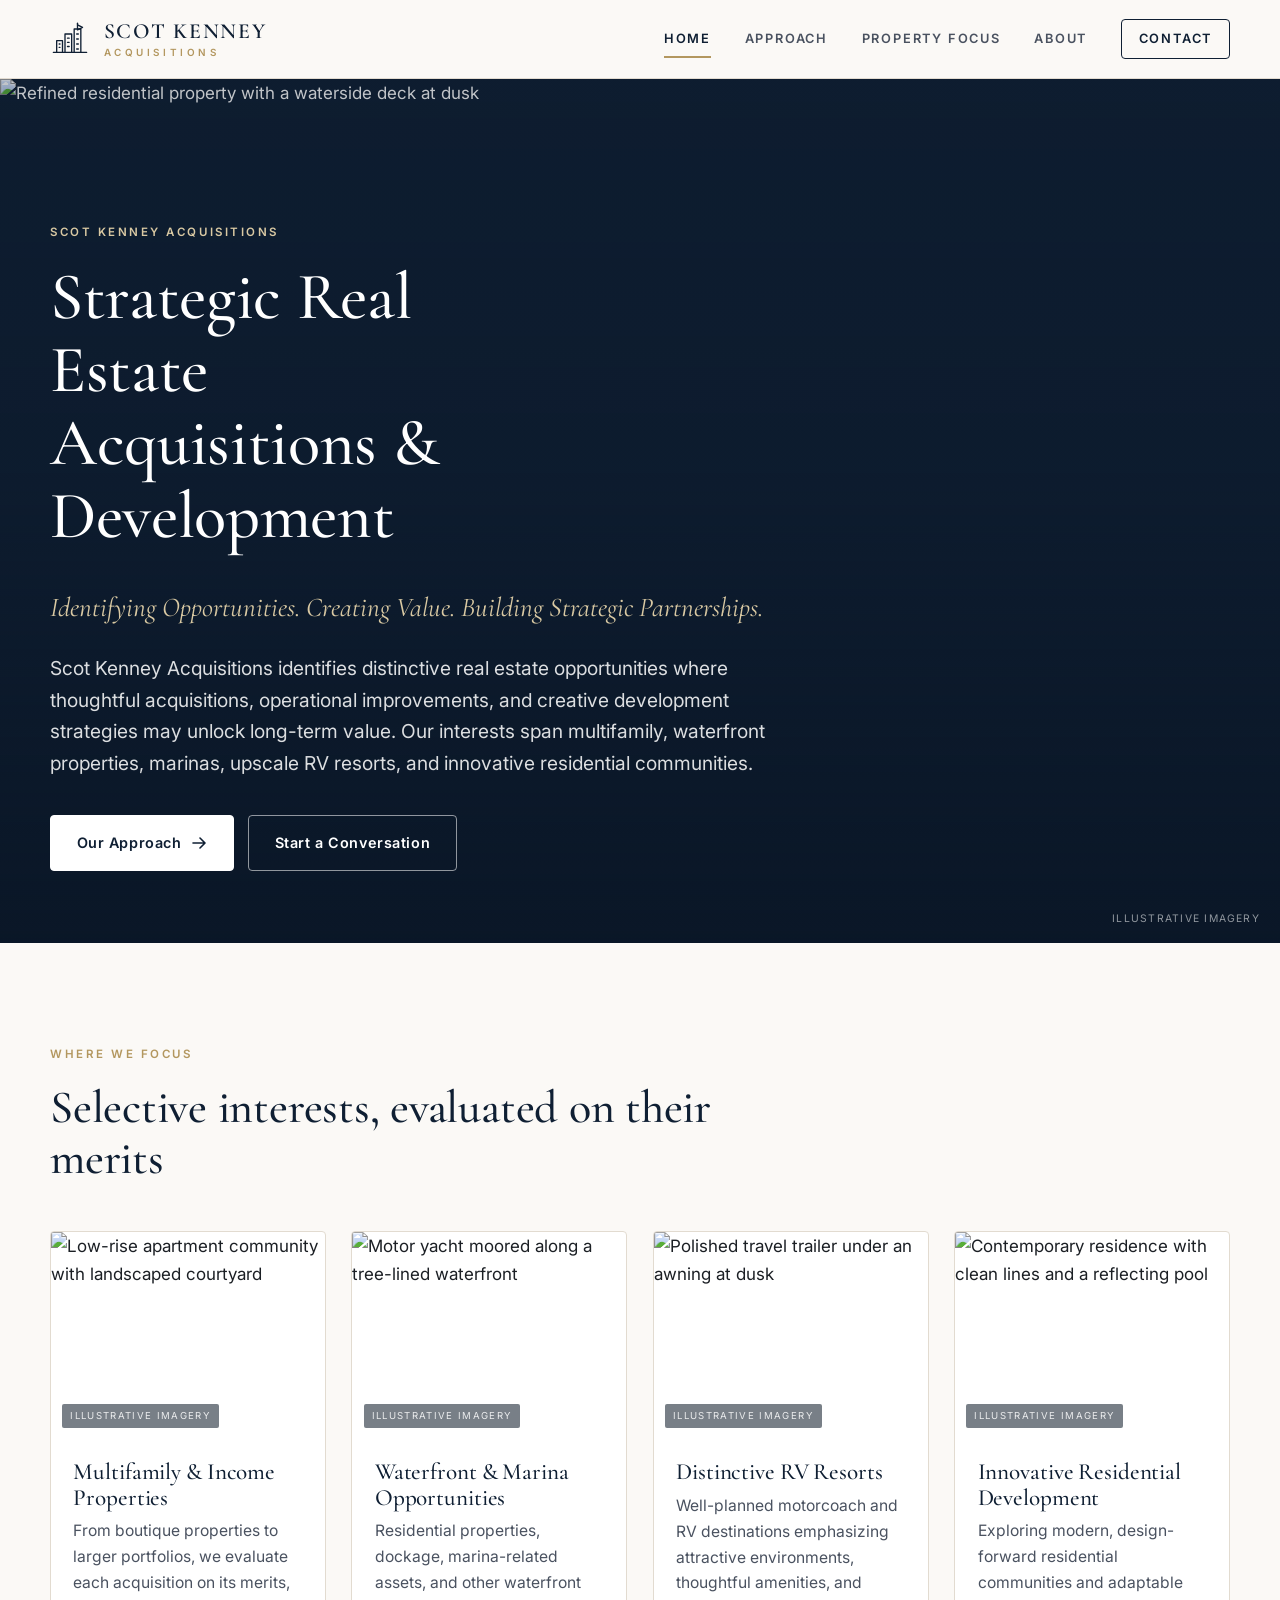
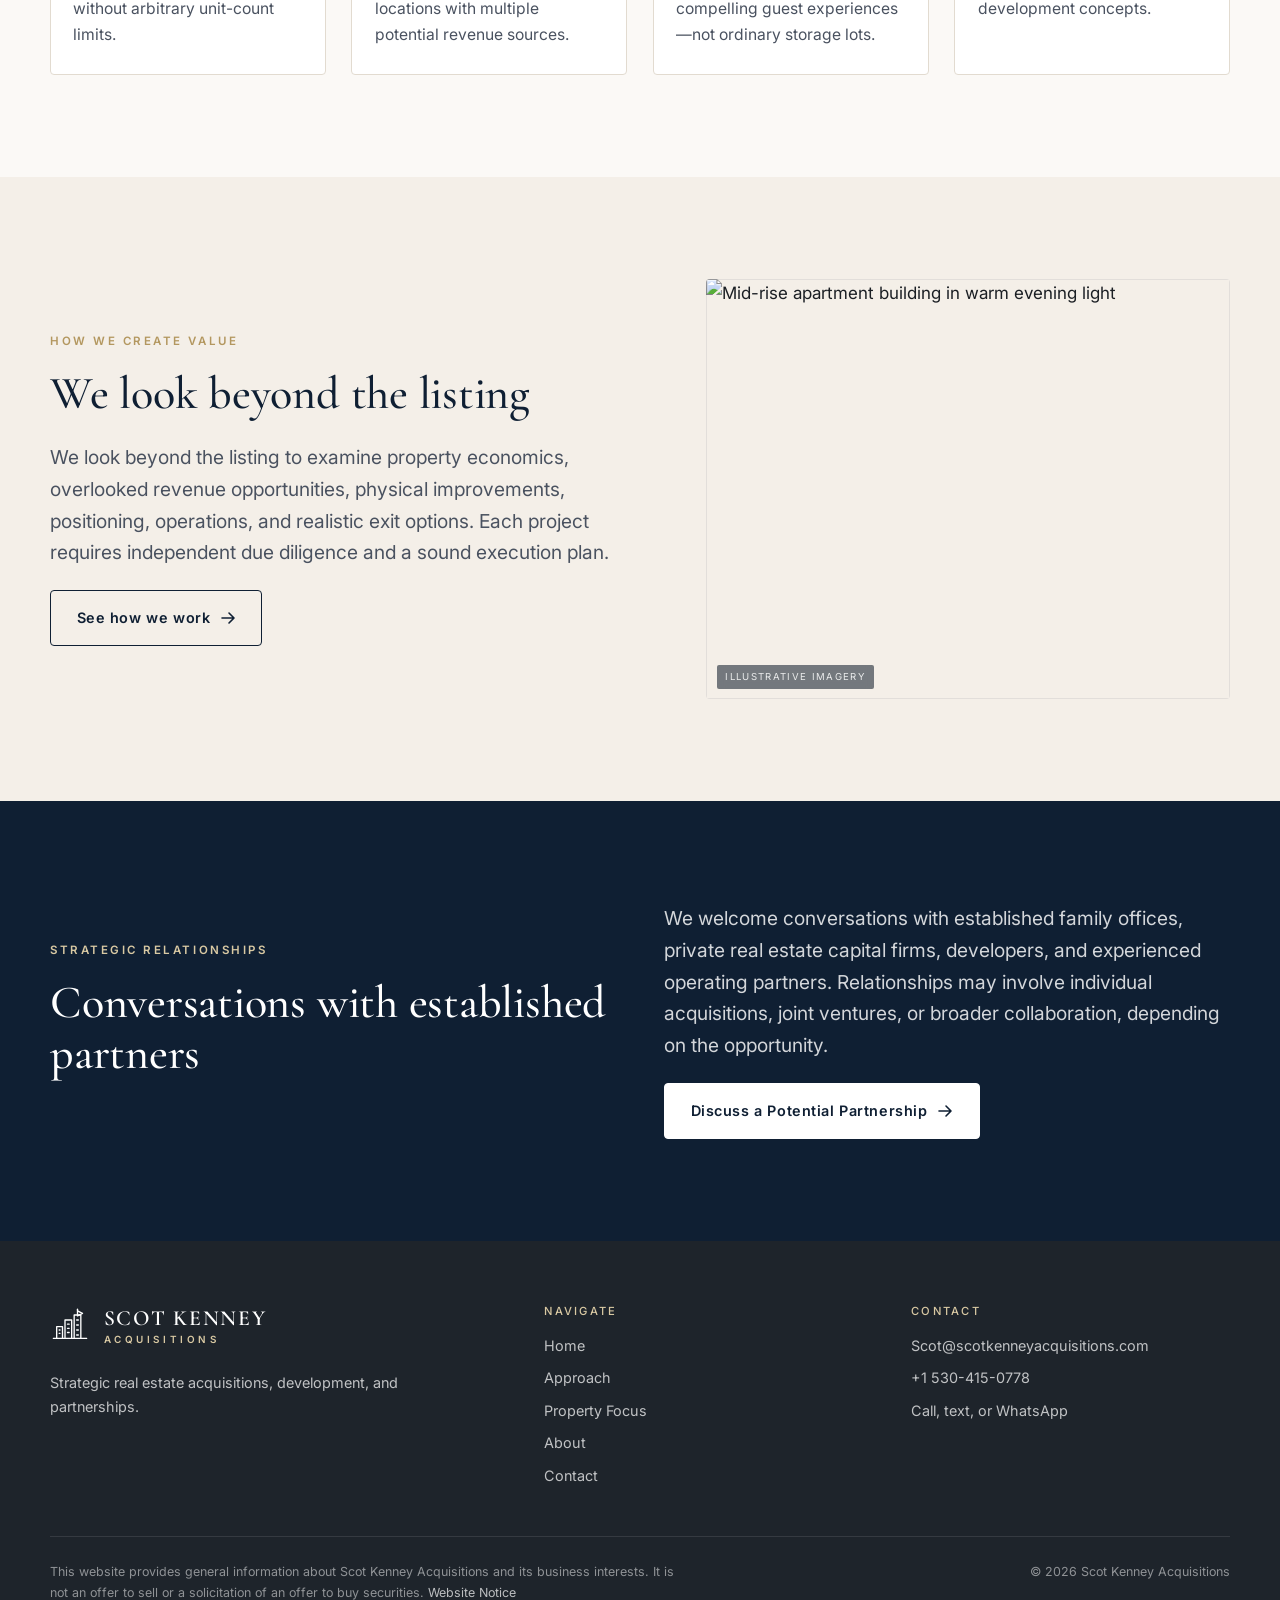
==== index.html @ 6be0604d "Redesign per October 2026 brief: 5-page static site, legacy URL redirects, website notice Co-Authore" ====
<!DOCTYPE html>
<html lang="en">
<head>
<meta charset="utf-8">
<meta name="viewport" content="width=device-width, initial-scale=1">
<title>Scot Kenney Acquisitions</title>
<meta name="description" content="Scot Kenney Acquisitions identifies distinctive real estate opportunities where thoughtful acquisitions, operational improvements, and creative development strategies may unlock long-term value.">
<meta property="og:title" content="Scot Kenney Acquisitions">
<meta property="og:description" content="Scot Kenney Acquisitions identifies distinctive real estate opportunities where thoughtful acquisitions, operational improvements, and creative development strategies may unlock long-term value.">
<meta property="og:type" content="website">
<meta name="color-scheme" content="light only">
<meta name="darkreader-lock">
<meta name="theme-color" content="#0f1f33">
<link rel="icon" href="data:image/svg+xml,<svg xmlns='http://www.w3.org/2000/svg' viewBox='0 0 48 48'><rect width='48' height='48' fill='%230f1f33'/><g fill='none' stroke='%23d9c9a3' stroke-width='2' stroke-linecap='round'><path d='M6 40h36'/><path d='M10 40V26h7v14'/><path d='M20 40V18h8v22'/><path d='M31 40V12h8v28'/><path d='M35 12V6'/></g></svg>">
<link rel="preconnect" href="https://fonts.googleapis.com">
<link rel="preconnect" href="https://fonts.gstatic.com" crossorigin>
<link href="https://fonts.googleapis.com/css2?family=Cormorant+Garamond:ital,wght@0,500;0,600;1,500&family=Inter:wght@400;500;600&display=swap" rel="stylesheet">
<link rel="stylesheet" href="css/style.css?v=1">
</head>
<body>
<a class="sr-only" href="#main">Skip to content</a>
<header class="site-header">
  <div class="wrap">
    <a class="brand" href="./" aria-label="Scot Kenney Acquisitions home">
      <svg class="brand-mark" viewBox="0 0 48 48" aria-hidden="true" focusable="false"><g fill="none" stroke="currentColor" stroke-width="1.6" stroke-linecap="round" stroke-linejoin="round"><path d="M4 40h40"/><path d="M8 40V26h7v14"/><path d="M18 40V18h8v22"/><path d="M29 40V12h8v28"/><path d="M33 12V5"/><path d="M33 7l6 3-6 3"/><path d="M11 30h1M11 34h1M21 23h2M21 28h2M21 33h2M32 18h2M32 24h2M32 30h2M32 36h2"/></g></svg>
      <span class="brand-text"><span class="brand-name">Scot Kenney</span><span class="brand-sub">Acquisitions</span></span>
    </a>
    <button class="nav-toggle" aria-label="Open menu" aria-expanded="false" aria-controls="nav"><span></span><span></span><span></span></button>
    <nav class="nav" id="nav" aria-label="Main">
      <a href="./" aria-current="page">Home</a>
      <a href="approach/">Approach</a>
      <a href="property-focus/">Property Focus</a>
      <a href="about/">About</a>
      <a href="contact/" class="nav-cta">Contact</a>
    </nav>
  </div>
</header>
<main id="main">

<section class="hero">
  <div class="hero-media"><img src="https://images.unsplash.com/photo-1575517111478-7f6afd0973db?auto=format&fit=crop&w=2200&q=72" alt="Refined residential property with a waterside deck at dusk" fetchpriority="high"></div>
  <div class="wrap">
    <p class="eyebrow">Scot Kenney Acquisitions</p>
    <h1>Strategic Real Estate Acquisitions &amp; Development</h1>
    <p class="sub">Identifying Opportunities. Creating Value. Building Strategic Partnerships.</p>
    <p class="lead">Scot Kenney Acquisitions identifies distinctive real estate opportunities where thoughtful acquisitions, operational improvements, and creative development strategies may unlock long-term value. Our interests span multifamily, waterfront properties, marinas, upscale RV resorts, and innovative residential communities.</p>
    <div class="btn-row">
      <a class="btn btn-light" href="approach/">Our Approach <svg viewBox="0 0 16 16" aria-hidden="true"><path d="M2 8h11M9 3l5 5-5 5" fill="none" stroke="currentColor" stroke-width="1.6" stroke-linecap="round" stroke-linejoin="round"/></svg></a>
      <a class="btn btn-ghost" href="contact/">Start a Conversation</a>
    </div>
  </div>
  <span class="hero-note">Illustrative imagery</span>
</section>

<section class="section">
  <div class="wrap">
    <div class="section-head reveal">
      <p class="eyebrow">Where We Focus</p>
      <h2>Selective interests, evaluated on their merits</h2>
    </div>
    <div class="grid-4">
      <article class="focus-card reveal">
        <div class="img"><img src="https://images.unsplash.com/photo-1580041065738-e72023775cdc?auto=format&fit=crop&w=1200&q=70" alt="Low-rise apartment community with landscaped courtyard" loading="lazy"><span class="img-tag">Illustrative imagery</span></div>
        <div class="body"><h3>Multifamily &amp; Income Properties</h3><p>From boutique properties to larger portfolios, we evaluate each acquisition on its merits, without arbitrary unit-count limits.</p></div>
      </article>
      <article class="focus-card reveal">
        <div class="img"><img src="https://images.unsplash.com/photo-1567899378494-47b22a2ae96a?auto=format&fit=crop&w=1200&q=70" alt="Motor yacht moored along a tree-lined waterfront" loading="lazy"><span class="img-tag">Illustrative imagery</span></div>
        <div class="body"><h3>Waterfront &amp; Marina Opportunities</h3><p>Residential properties, dockage, marina-related assets, and other waterfront locations with multiple potential revenue sources.</p></div>
      </article>
      <article class="focus-card reveal">
        <div class="img"><img src="https://images.unsplash.com/photo-1523987355523-c7b5b0dd90a7?auto=format&fit=crop&w=1200&q=70" alt="Polished travel trailer under an awning at dusk" loading="lazy"><span class="img-tag">Illustrative imagery</span></div>
        <div class="body"><h3>Distinctive RV Resorts</h3><p>Well-planned motorcoach and RV destinations emphasizing attractive environments, thoughtful amenities, and compelling guest experiences&mdash;not ordinary storage lots.</p></div>
      </article>
      <article class="focus-card reveal">
        <div class="img"><img src="https://images.unsplash.com/photo-1580587771525-78b9dba3b914?auto=format&fit=crop&w=1200&q=70" alt="Contemporary residence with clean lines and a reflecting pool" loading="lazy"><span class="img-tag">Illustrative imagery</span></div>
        <div class="body"><h3>Innovative Residential Development</h3><p>Exploring modern, design-forward residential communities and adaptable development concepts.</p></div>
      </article>
    </div>
  </div>
</section>

<section class="section tint">
  <div class="wrap split">
    <div class="reveal">
      <p class="eyebrow">How We Create Value</p>
      <h2>We look beyond the listing</h2>
      <p class="lead">We look beyond the listing to examine property economics, overlooked revenue opportunities, physical improvements, positioning, operations, and realistic exit options. Each project requires independent due diligence and a sound execution plan.</p>
      <a class="btn btn-outline" href="approach/">See how we work <svg viewBox="0 0 16 16" aria-hidden="true"><path d="M2 8h11M9 3l5 5-5 5" fill="none" stroke="currentColor" stroke-width="1.6" stroke-linecap="round" stroke-linejoin="round"/></svg></a>
    </div>
    <div class="split-media reveal"><img src="https://images.unsplash.com/photo-1574362848149-11496d93a7c7?auto=format&fit=crop&w=1200&q=70" alt="Mid-rise apartment building in warm evening light" loading="lazy"><span class="img-tag">Illustrative imagery</span></div>
  </div>
</section>

<section class="section dark">
  <div class="wrap">
    <div class="grid-2">
      <div class="reveal">
        <p class="eyebrow">Strategic Relationships</p>
        <h2>Conversations with established partners</h2>
      </div>
      <div class="reveal">
        <p class="lead" style="color:rgba(255,255,255,.82)">We welcome conversations with established family offices, private real estate capital firms, developers, and experienced operating partners. Relationships may involve individual acquisitions, joint ventures, or broader collaboration, depending on the opportunity.</p>
        <a class="btn btn-light" href="contact/?topic=capital">Discuss a Potential Partnership <svg viewBox="0 0 16 16" aria-hidden="true"><path d="M2 8h11M9 3l5 5-5 5" fill="none" stroke="currentColor" stroke-width="1.6" stroke-linecap="round" stroke-linejoin="round"/></svg></a>
      </div>
    </div>
  </div>
</section>
</main>
<footer class="site-footer">
  <div class="wrap">
    <div class="footer-top">
      <div>
        <a class="brand" href="./"><svg class="brand-mark" viewBox="0 0 48 48" aria-hidden="true" focusable="false"><g fill="none" stroke="currentColor" stroke-width="1.6" stroke-linecap="round" stroke-linejoin="round"><path d="M4 40h40"/><path d="M8 40V26h7v14"/><path d="M18 40V18h8v22"/><path d="M29 40V12h8v28"/><path d="M33 12V5"/><path d="M33 7l6 3-6 3"/><path d="M11 30h1M11 34h1M21 23h2M21 28h2M21 33h2M32 18h2M32 24h2M32 30h2M32 36h2"/></g></svg><span class="brand-text"><span class="brand-name">Scot Kenney</span><span class="brand-sub">Acquisitions</span></span></a>
        <p style="margin-top:1.2rem;max-width:40ch">Strategic real estate acquisitions, development, and partnerships.</p>
      </div>
      <div>
        <h4>Navigate</h4>
        <ul>
          <li><a href="./">Home</a></li>
          <li><a href="approach/">Approach</a></li>
          <li><a href="property-focus/">Property Focus</a></li>
          <li><a href="about/">About</a></li>
          <li><a href="contact/">Contact</a></li>
        </ul>
      </div>
      <div>
        <h4>Contact</h4>
        <ul>
          <li><a href="mailto:Scot@scotkenneyacquisitions.com">Scot@scotkenneyacquisitions.com</a></li>
          <li><a href="tel:+15304150778">+1 530-415-0778</a></li>
          <li><a href="https://wa.me/15304150778" rel="noopener">Call, text, or WhatsApp</a></li>
        </ul>
      </div>
    </div>
    <div class="footer-notice">
      <p>This website provides general information about Scot Kenney Acquisitions and its business interests. It is not an offer to sell or a solicitation of an offer to buy securities. <a href="website-notice/">Website Notice</a></p>
      <p>&copy; 2026 Scot Kenney Acquisitions</p>
    </div>
  </div>
</footer>
<script src="js/main.js?v=1"></script>
</body>
</html>
---- css/style.css ----
/* Scot Kenney Acquisitions — site styles (October 2026 redesign)
   Direction (per brief §9): understated upscale, warm coastal neutrals,
   deep navy / charcoal, clean typography, generous white space, large photos. */

:root {
  color-scheme: light only;
  --navy: #0f1f33;
  --navy-deep: #0a1626;
  --charcoal: #1e242b;
  --ink: #1b1f24;
  --ink-soft: #4a5260;
  --sand: #f4efe8;
  --sand-deep: #e9e1d5;
  --cream: #fbf9f6;
  --white: #ffffff;
  --line: #e2dbd0;
  --brass: #b3975f;
  --brass-soft: #d9c9a3;
  --font-display: "Cormorant Garamond", "Times New Roman", Georgia, serif;
  --font-body: "Inter", "Segoe UI", system-ui, -apple-system, sans-serif;
  --maxw: 1180px;
  --radius: 4px;
  --ease: cubic-bezier(.2,.7,.2,1);
}

*, *::before, *::after { box-sizing: border-box; }
html { scroll-behavior: smooth; -webkit-text-size-adjust: 100%; }
body {
  margin: 0;
  font-family: var(--font-body);
  font-size: 17px;
  line-height: 1.65;
  color: var(--ink);
  background: var(--cream);
  -webkit-font-smoothing: antialiased;
}
img { max-width: 100%; display: block; }
a { color: inherit; text-decoration: none; }
p { margin: 0 0 1.1em; }
h1, h2, h3, h4 { font-family: var(--font-display); font-weight: 500; line-height: 1.1; margin: 0 0 .5em; color: var(--navy); letter-spacing: -.005em; }
h1 { font-size: clamp(2.6rem, 5.2vw, 4.4rem); }
h2 { font-size: clamp(2rem, 3.6vw, 2.9rem); }
h3 { font-size: clamp(1.45rem, 2.2vw, 1.8rem); }
.wrap { width: min(var(--maxw), calc(100% - 2.5rem)); margin-inline: auto; }
.eyebrow {
  font-family: var(--font-body);
  font-size: .72rem;
  letter-spacing: .22em;
  text-transform: uppercase;
  color: var(--brass);
  font-weight: 600;
  margin: 0 0 1.1rem;
}
.lead { font-size: 1.2rem; color: var(--ink-soft); max-width: 62ch; }
.measure { max-width: 66ch; }
.muted { color: var(--ink-soft); }
.sr-only { position: absolute; width: 1px; height: 1px; overflow: hidden; clip: rect(0 0 0 0); white-space: nowrap; }

/* ---------- Buttons ---------- */
.btn {
  display: inline-flex; align-items: center; gap: .6rem;
  padding: .95rem 1.6rem;
  font-size: .9rem; font-weight: 600; letter-spacing: .04em;
  border-radius: var(--radius);
  border: 1px solid transparent;
  transition: background .25s var(--ease), color .25s var(--ease), border-color .25s var(--ease), transform .25s var(--ease);
  cursor: pointer;
}
.btn svg { width: 16px; height: 16px; transition: transform .25s var(--ease); }
.btn:hover svg { transform: translateX(3px); }
.btn-primary { background: var(--navy); color: var(--white); border-color: var(--navy); }
.btn-primary:hover { background: var(--navy-deep); }
.btn-outline { background: transparent; color: var(--navy); border-color: var(--navy); }
.btn-outline:hover { background: var(--navy); color: var(--white); }
.btn-light { background: var(--white); color: var(--navy); border-color: var(--white); }
.btn-light:hover { background: var(--sand); border-color: var(--sand); }
.btn-ghost { background: transparent; color: var(--white); border-color: rgba(255,255,255,.55); }
.btn-ghost:hover { background: rgba(255,255,255,.12); border-color: var(--white); }
.btn-row { display: flex; flex-wrap: wrap; gap: .9rem; }

/* ---------- Header ---------- */
.site-header {
  position: sticky; top: 0; z-index: 50;
  background: rgba(251,249,246,.92);
  backdrop-filter: saturate(140%) blur(10px);
  -webkit-backdrop-filter: saturate(140%) blur(10px);
  border-bottom: 1px solid var(--line);
}
.site-header .wrap { display: flex; align-items: center; justify-content: space-between; height: 78px; }
.brand { display: inline-flex; align-items: center; gap: .85rem; color: var(--navy); }
.brand-mark { width: 40px; height: 40px; flex: none; }
.brand-text { display: flex; flex-direction: column; line-height: 1.05; }
.brand-name { font-family: var(--font-display); font-size: 1.35rem; font-weight: 600; letter-spacing: .08em; text-transform: uppercase; }
.brand-sub { font-size: .62rem; letter-spacing: .36em; text-transform: uppercase; color: var(--brass); font-weight: 600; margin-top: .25rem; }
.nav { display: flex; gap: 2.1rem; align-items: center; }
.nav a { font-size: .8rem; letter-spacing: .14em; text-transform: uppercase; font-weight: 600; color: var(--ink-soft); padding: .4rem 0; position: relative; }
.nav a::after { content: ""; position: absolute; left: 0; right: 0; bottom: -2px; height: 1.5px; background: var(--brass); transform: scaleX(0); transform-origin: left; transition: transform .3s var(--ease); }
.nav a:hover::after, .nav a[aria-current="page"]::after { transform: scaleX(1); }
.nav a[aria-current="page"] { color: var(--navy); }
.nav .nav-cta { color: var(--navy); border: 1px solid var(--navy); padding: .55rem 1.05rem; border-radius: var(--radius); }
.nav .nav-cta::after { display: none; }
.nav .nav-cta:hover { background: var(--navy); color: var(--white); }
.nav-toggle { display: none; background: none; border: 0; padding: .5rem; cursor: pointer; color: var(--navy); }
.nav-toggle span { display: block; width: 24px; height: 2px; background: currentColor; margin: 5px 0; transition: transform .3s var(--ease), opacity .3s; }

@media (max-width: 860px) {
  .nav-toggle { display: block; }
  .nav {
    position: fixed; inset: 78px 0 0 0;
    background: var(--cream);
    flex-direction: column; align-items: flex-start;
    padding: 2rem 1.5rem; gap: 1.4rem;
    transform: translateY(-8px); opacity: 0; pointer-events: none;
    transition: opacity .25s var(--ease), transform .25s var(--ease);
    border-top: 1px solid var(--line);
  }
  .nav.open { opacity: 1; transform: none; pointer-events: auto; }
  .nav a { font-size: 1rem; }
  body.nav-locked { overflow: hidden; }
  .nav-toggle.open span:nth-child(1) { transform: translateY(7px) rotate(45deg); }
  .nav-toggle.open span:nth-child(2) { opacity: 0; }
  .nav-toggle.open span:nth-child(3) { transform: translateY(-7px) rotate(-45deg); }
}

/* ---------- Hero ---------- */
.hero {
  position: relative; isolation: isolate;
  min-height: min(88vh, 820px);
  display: grid; align-items: end;
  color: var(--white);
  background: var(--navy);
}
.hero-media { position: absolute; inset: 0; z-index: -2; overflow: hidden; }
.hero-media img { width: 100%; height: 100%; object-fit: cover; object-position: center; transform: scale(1.04); animation: heroIn 2.4s var(--ease) forwards; }
@keyframes heroIn { to { transform: scale(1); } }
.hero::after {
  content: ""; position: absolute; inset: 0; z-index: -1;
  background: linear-gradient(180deg, rgba(10,22,38,.25) 0%, rgba(10,22,38,.35) 45%, rgba(10,22,38,.88) 100%);
}
.hero .wrap { padding: 9rem 0 4.5rem; }
.hero .eyebrow { color: var(--brass-soft); }
.hero h1 { color: var(--white); max-width: 14ch; }
.hero .sub { font-family: var(--font-display); font-size: clamp(1.25rem, 2.2vw, 1.7rem); font-style: italic; color: var(--brass-soft); margin: 0 0 1.4rem; }
.hero .lead { color: rgba(255,255,255,.86); margin-bottom: 2.2rem; }
.hero-note { position: absolute; right: 1.25rem; bottom: 1rem; font-size: .65rem; letter-spacing: .12em; text-transform: uppercase; color: rgba(255,255,255,.55); }

/* Interior page header */
.page-head {
  position: relative; isolation: isolate; color: var(--white); background: var(--navy);
  min-height: 46vh; display: grid; align-items: end;
}
.page-head .hero-media img { animation: none; transform: none; }
.page-head::after { content: ""; position: absolute; inset: 0; z-index: -1; background: linear-gradient(180deg, rgba(10,22,38,.35), rgba(10,22,38,.82)); }
.page-head .wrap { padding: 7rem 0 3.5rem; }
.page-head h1 { color: var(--white); max-width: 16ch; font-size: clamp(2.3rem, 4.4vw, 3.6rem); }
.page-head .eyebrow { color: var(--brass-soft); }
.page-head.plain { min-height: 0; color: var(--navy); background: var(--sand); }
.page-head.plain::after { display: none; }
.page-head.plain h1 { color: var(--navy); }
.page-head.plain .wrap { padding: 4.5rem 0 3rem; }

/* ---------- Sections ---------- */
.section { padding: clamp(4rem, 8vw, 7rem) 0; }
.section.tint { background: var(--sand); }
.section.dark { background: var(--navy); color: rgba(255,255,255,.86); }
.section.dark h2, .section.dark h3 { color: var(--white); }
.section.dark .eyebrow { color: var(--brass-soft); }
.section-head { max-width: 70ch; margin-bottom: 3rem; }
.section-head h2 { margin-bottom: .6rem; }
.grid-2 { display: grid; grid-template-columns: repeat(2, 1fr); gap: 3rem; align-items: center; }
.grid-3 { display: grid; grid-template-columns: repeat(3, 1fr); gap: 2rem; }
.grid-4 { display: grid; grid-template-columns: repeat(4, 1fr); gap: 1.6rem; }
@media (max-width: 960px) { .grid-4 { grid-template-columns: repeat(2, 1fr); } .grid-3 { grid-template-columns: 1fr; } }
@media (max-width: 720px) { .grid-2, .grid-4 { grid-template-columns: 1fr; } }

/* Focus cards (HOME) */
.focus-card { position: relative; background: var(--white); border: 1px solid var(--line); border-radius: var(--radius); overflow: hidden; display: flex; flex-direction: column; transition: transform .35s var(--ease), box-shadow .35s var(--ease); }
.focus-card:hover { transform: translateY(-4px); box-shadow: 0 18px 40px -22px rgba(15,31,51,.35); }
.focus-card .img { aspect-ratio: 4 / 3; overflow: hidden; position: relative; }
.focus-card .img img { width: 100%; height: 100%; object-fit: cover; transition: transform .8s var(--ease); }
.focus-card:hover .img img { transform: scale(1.05); }
.focus-card .body { padding: 1.4rem 1.4rem 1.6rem; }
.focus-card h3 { font-size: 1.45rem; margin-bottom: .45rem; }
.focus-card p { margin: 0; color: var(--ink-soft); font-size: .98rem; }
.img-tag { position: absolute; left: .7rem; bottom: .6rem; font-size: .6rem; letter-spacing: .14em; text-transform: uppercase; color: rgba(255,255,255,.85); background: rgba(10,22,38,.55); padding: .25rem .5rem; border-radius: 2px; backdrop-filter: blur(4px); }

/* Split (text + image) */
.split { display: grid; grid-template-columns: 1.05fr .95fr; gap: clamp(2rem, 6vw, 5rem); align-items: center; }
.split.flip { grid-template-columns: .95fr 1.05fr; }
.split.flip .split-media { order: -1; }
.split-media { position: relative; border-radius: var(--radius); overflow: hidden; aspect-ratio: 5 / 4; }
.split-media img { width: 100%; height: 100%; object-fit: cover; }
.split-media::before { content: ""; position: absolute; inset: 0; box-shadow: inset 0 0 0 1px rgba(15,31,51,.08); pointer-events: none; }
@media (max-width: 860px) { .split, .split.flip { grid-template-columns: 1fr; } .split.flip .split-media { order: 0; } }

/* Numbered process (APPROACH) */
.process { counter-reset: step; display: grid; grid-template-columns: repeat(5, 1fr); gap: 1.6rem; }
.process li { list-style: none; counter-increment: step; position: relative; padding-top: 1.2rem; border-top: 1px solid var(--brass-soft); }
.process li::before { content: "0" counter(step); font-family: var(--font-display); font-size: 2.2rem; color: var(--brass); line-height: 1; display: block; margin-bottom: .6rem; }
.process h3 { font-size: 1.3rem; margin-bottom: .4rem; }
.process p { margin: 0; font-size: .96rem; color: var(--ink-soft); }
.process { padding: 0; margin: 0; }
@media (max-width: 960px) { .process { grid-template-columns: repeat(2, 1fr); } }
@media (max-width: 560px) { .process { grid-template-columns: 1fr; } }

/* Property Focus */
.pf-item { display: grid; grid-template-columns: .9fr 1.1fr; gap: clamp(2rem, 5vw, 4.5rem); align-items: center; padding: clamp(2.5rem, 5vw, 4rem) 0; border-top: 1px solid var(--line); }
.pf-item:first-child { border-top: 0; padding-top: 0; }
.pf-item:nth-child(even) .pf-media { order: 2; }
.pf-media { position: relative; border-radius: var(--radius); overflow: hidden; aspect-ratio: 4 / 3; background: var(--sand-deep); }
.pf-media img { width: 100%; height: 100%; object-fit: cover; }
.pf-item h2 { font-size: clamp(1.7rem, 2.8vw, 2.3rem); }
.pf-item p { color: var(--ink-soft); }
@media (max-width: 860px) { .pf-item { grid-template-columns: 1fr; } .pf-item:nth-child(even) .pf-media { order: 0; } }

/* Concept figure (owner-supplied illustrations) */
.concept { margin: 2rem 0 0; }
.concept figure { margin: 0; }
.concept .frame { border-radius: var(--radius); overflow: hidden; background: var(--sand-deep); border: 1px solid var(--line); }
.concept .frame img { width: 100%; height: auto; }
.concept figcaption { font-size: .82rem; color: var(--ink-soft); margin-top: .7rem; line-height: 1.5; }
.concept figcaption strong { color: var(--navy); font-weight: 600; letter-spacing: .06em; text-transform: uppercase; font-size: .68rem; display: block; margin-bottom: .2rem; }
.concept.small { max-width: 420px; }
.placeholder {
  display: grid; place-items: center; text-align: center;
  aspect-ratio: 16 / 9; padding: 1.5rem;
  background: repeating-linear-gradient(135deg, var(--sand) 0 14px, var(--sand-deep) 14px 16px);
  color: var(--ink-soft); font-size: .85rem; line-height: 1.5;
}
.placeholder strong { display: block; color: var(--navy); letter-spacing: .14em; text-transform: uppercase; font-size: .7rem; margin-bottom: .35rem; }

/* CTA band */
.cta-band { background: var(--navy); color: var(--white); }
.cta-band .wrap { display: flex; align-items: center; justify-content: space-between; gap: 2rem; padding: 4.5rem 0; flex-wrap: wrap; }
.cta-band h2 { color: var(--white); margin: 0 0 .4rem; }
.cta-band p { margin: 0; color: rgba(255,255,255,.75); max-width: 52ch; }

/* ---------- Contact ---------- */
.contact-grid { display: grid; grid-template-columns: 1.3fr .7fr; gap: clamp(2.5rem, 6vw, 5rem); align-items: start; }
@media (max-width: 860px) { .contact-grid { grid-template-columns: 1fr; } }
.form { display: grid; gap: 1.2rem; }
.form .row { display: grid; grid-template-columns: 1fr 1fr; gap: 1.2rem; }
@media (max-width: 600px) { .form .row { grid-template-columns: 1fr; } }
.field { display: grid; gap: .45rem; }
.field label { font-size: .78rem; letter-spacing: .1em; text-transform: uppercase; font-weight: 600; color: var(--ink-soft); }
.field label .req { color: var(--brass); }
.field input, .field select, .field textarea {
  width: 100%; font: inherit; font-size: 1rem; color: var(--ink);
  padding: .85rem 1rem; border: 1px solid var(--line); border-radius: var(--radius); background: var(--white);
  transition: border-color .2s, box-shadow .2s;
}
.field textarea { min-height: 150px; resize: vertical; }
.field input:focus, .field select:focus, .field textarea:focus { outline: 0; border-color: var(--navy); box-shadow: 0 0 0 3px rgba(15,31,51,.1); }
.field select { appearance: none; background-image: linear-gradient(45deg, transparent 50%, var(--ink-soft) 50%), linear-gradient(135deg, var(--ink-soft) 50%, transparent 50%); background-position: calc(100% - 20px) 50%, calc(100% - 15px) 50%; background-size: 5px 5px; background-repeat: no-repeat; padding-right: 2.6rem; }
.hp { position: absolute; left: -9999px; opacity: 0; height: 0; width: 0; overflow: hidden; }
.form-note { font-size: .82rem; color: var(--ink-soft); margin: 0; }
.form-status { display: none; padding: 1.1rem 1.25rem; border-radius: var(--radius); font-size: .95rem; }
.form-status.ok { display: block; background: #eef4ee; color: #27502f; border: 1px solid #cfe0d1; }
.form-status.err { display: block; background: #fbeeee; color: #7a2b2b; border: 1px solid #ecd0d0; }
.contact-aside { background: var(--white); border: 1px solid var(--line); border-radius: var(--radius); padding: 2rem; position: sticky; top: 100px; }
.contact-aside h3 { font-size: 1.4rem; }
.contact-aside dl { margin: 0; display: grid; gap: 1rem; }
.contact-aside dt { font-size: .68rem; letter-spacing: .16em; text-transform: uppercase; color: var(--brass); font-weight: 600; }
.contact-aside dd { margin: .15rem 0 0; }
.contact-aside dd a { color: var(--navy); font-weight: 500; border-bottom: 1px solid var(--brass-soft); }
.contact-aside dd a:hover { border-bottom-color: var(--navy); }

/* ---------- Footer ---------- */
.site-footer { background: var(--charcoal); color: rgba(255,255,255,.72); font-size: .9rem; }
.footer-top { display: grid; grid-template-columns: 1.4fr 1fr 1fr; gap: 3rem; padding: 4rem 0 3rem; border-bottom: 1px solid rgba(255,255,255,.1); }
@media (max-width: 760px) { .footer-top { grid-template-columns: 1fr; gap: 2rem; } }
.site-footer .brand { color: var(--white); }
.site-footer .brand-sub { color: var(--brass-soft); }
.site-footer h4 { font-family: var(--font-body); font-size: .7rem; letter-spacing: .2em; text-transform: uppercase; color: var(--brass-soft); margin: 0 0 1rem; }
.site-footer ul { list-style: none; padding: 0; margin: 0; display: grid; gap: .55rem; }
.site-footer a:hover { color: var(--white); }
.footer-notice { padding: 1.6rem 0; font-size: .78rem; color: rgba(255,255,255,.5); display: flex; justify-content: space-between; gap: 2rem; flex-wrap: wrap; }
.footer-notice p { margin: 0; max-width: 80ch; }
.footer-notice a { color: rgba(255,255,255,.7); text-decoration: underline; text-underline-offset: 3px; }

/* ---------- Notice page ---------- */
.prose { max-width: 70ch; }
.prose h2 { font-size: 1.6rem; margin-top: 2.2rem; }

/* ---------- Reveal on scroll ---------- */
.reveal { opacity: 0; transform: translateY(18px); transition: opacity .8s var(--ease), transform .8s var(--ease); }
.reveal.in { opacity: 1; transform: none; }
@media (prefers-reduced-motion: reduce) {
  .reveal { opacity: 1; transform: none; transition: none; }
  .hero-media img { animation: none; transform: none; }
  html { scroll-behavior: auto; }
}
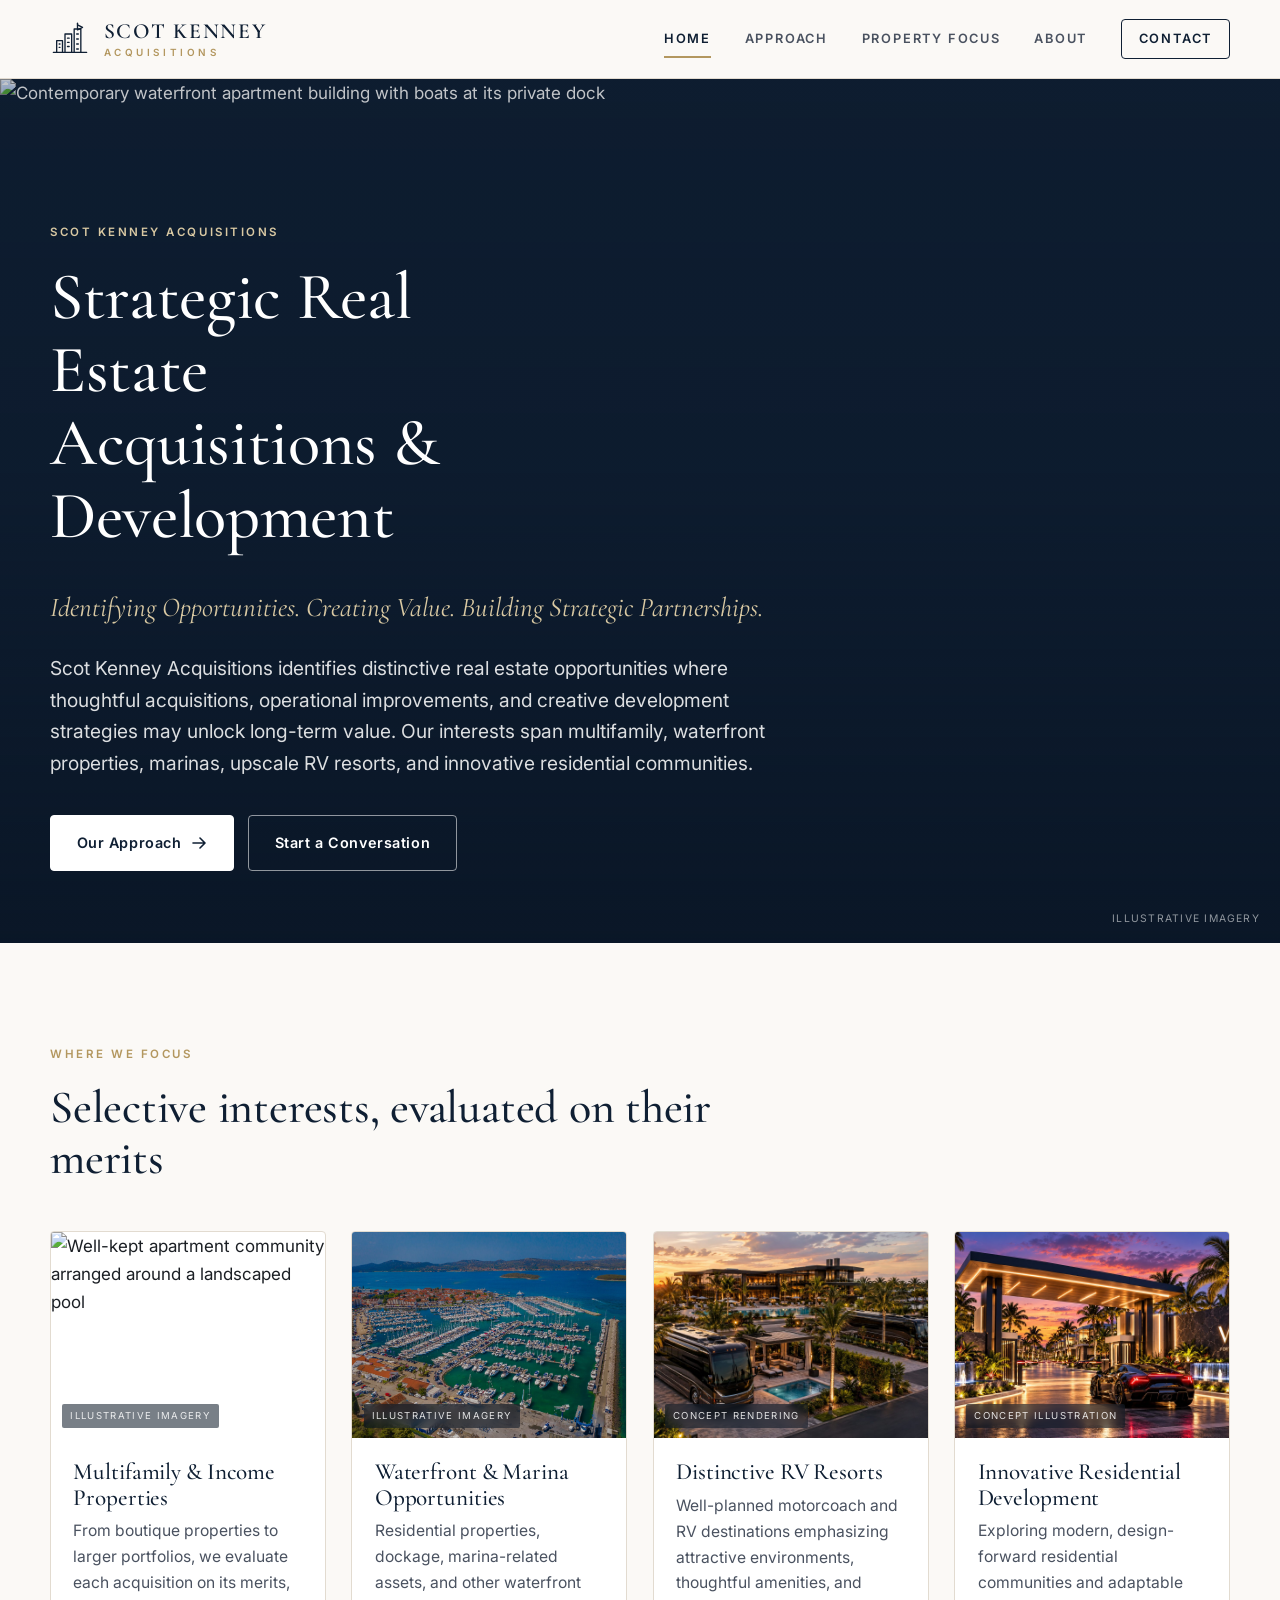
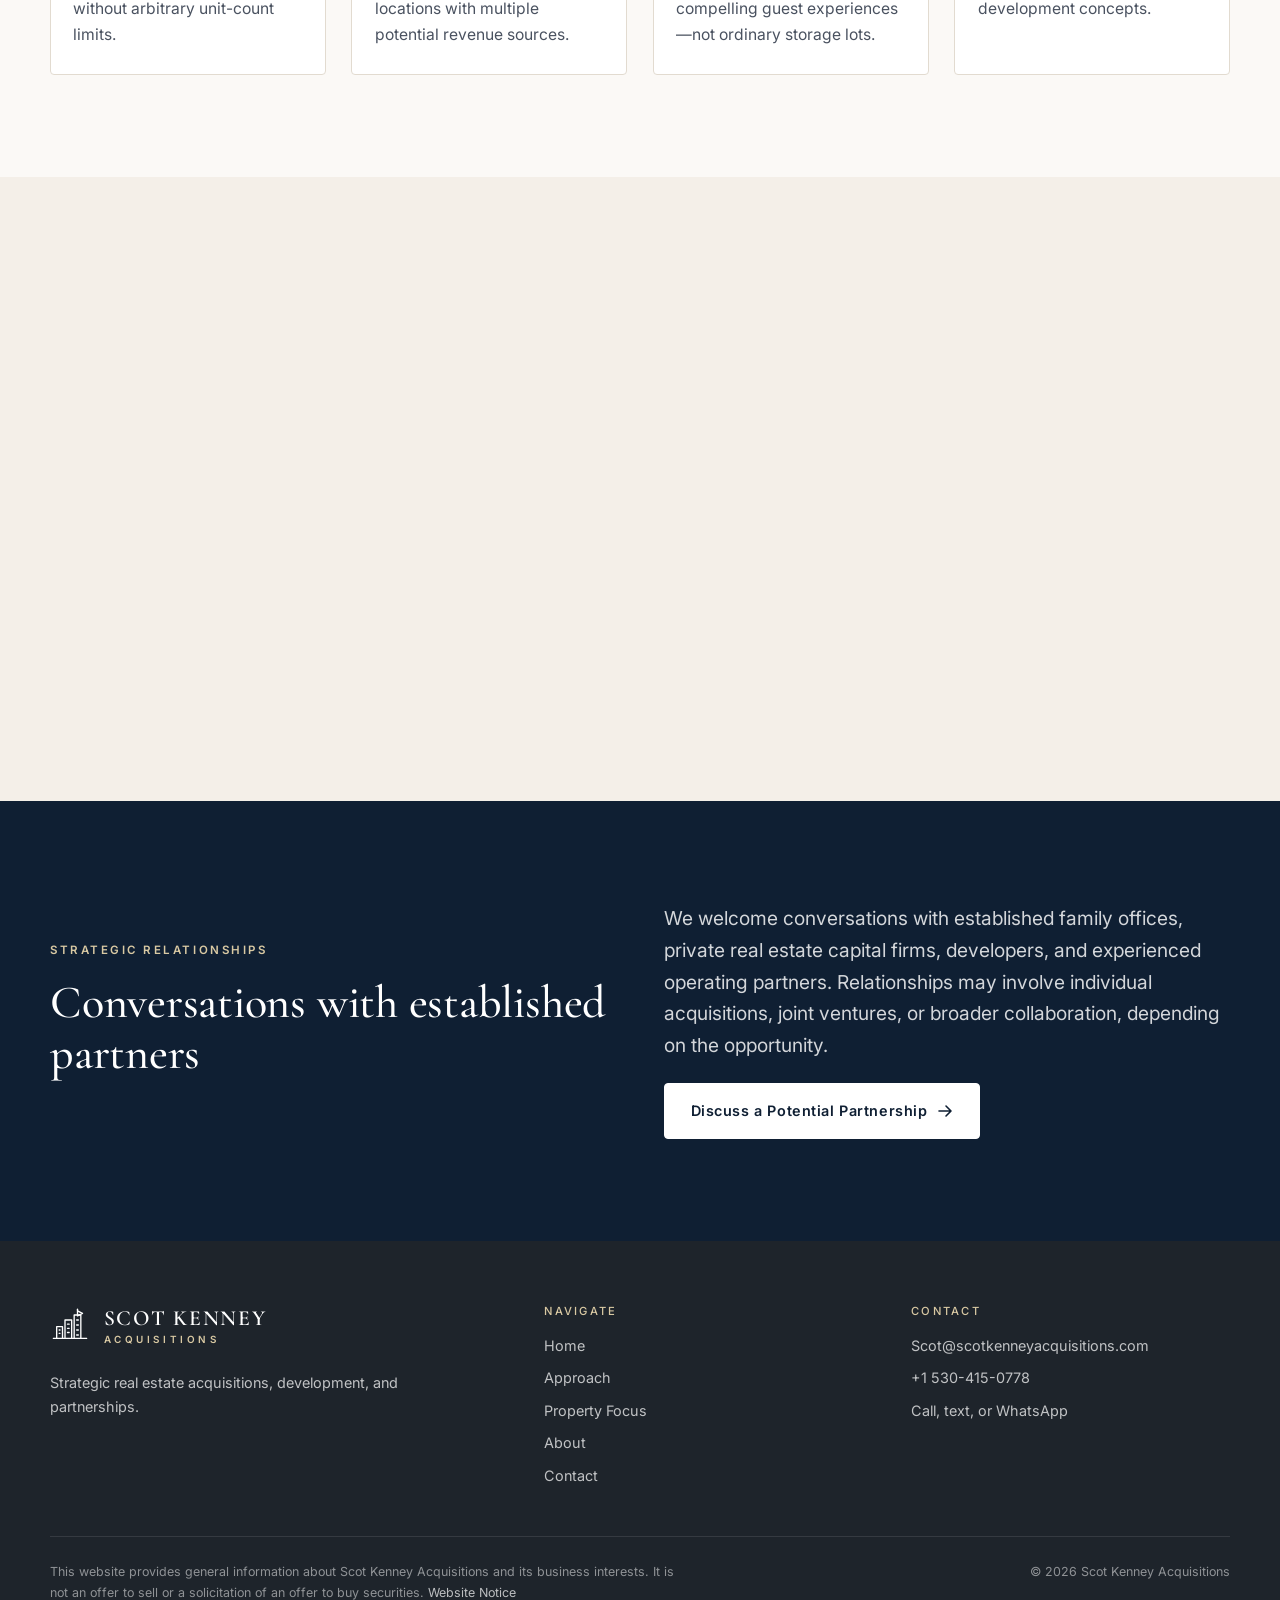
==== commit dcfb86de: "WIP visual refinement: Scot's marina aerial, AI motorcoach concept rendering, entrance rendering on " ====
--- a/index.html
+++ b/index.html
@@ -15,7 +15,7 @@
 <link rel="preconnect" href="https://fonts.googleapis.com">
 <link rel="preconnect" href="https://fonts.gstatic.com" crossorigin>
 <link href="https://fonts.googleapis.com/css2?family=Cormorant+Garamond:ital,wght@0,500;0,600;1,500&family=Inter:wght@400;500;600&display=swap" rel="stylesheet">
-<link rel="stylesheet" href="css/style.css?v=1">
+<link rel="stylesheet" href="css/style.css?v=4">
 </head>
 <body>
 <a class="sr-only" href="#main">Skip to content</a>
@@ -38,7 +38,7 @@
 <main id="main">
 
 <section class="hero">
-  <div class="hero-media"><img src="https://images.unsplash.com/photo-1575517111478-7f6afd0973db?auto=format&fit=crop&w=2200&q=72" alt="Refined residential property with a waterside deck at dusk" fetchpriority="high"></div>
+  <div class="hero-media"><img src="https://images.unsplash.com/photo-1791542298987-b2187db72292?auto=format&fit=crop&w=2200&q=72" alt="Contemporary waterfront apartment building with boats at its private dock" fetchpriority="high"></div>
   <div class="wrap">
     <p class="eyebrow">Scot Kenney Acquisitions</p>
     <h1>Strategic Real Estate Acquisitions &amp; Development</h1>
@@ -60,19 +60,19 @@
     </div>
     <div class="grid-4">
       <article class="focus-card reveal">
-        <div class="img"><img src="https://images.unsplash.com/photo-1580041065738-e72023775cdc?auto=format&fit=crop&w=1200&q=70" alt="Low-rise apartment community with landscaped courtyard" loading="lazy"><span class="img-tag">Illustrative imagery</span></div>
+        <div class="img"><img src="https://images.unsplash.com/photo-1762539744669-cb85948f1675?auto=format&fit=crop&w=1200&q=70" alt="Well-kept apartment community arranged around a landscaped pool" loading="lazy"><span class="img-tag">Illustrative imagery</span></div>
         <div class="body"><h3>Multifamily &amp; Income Properties</h3><p>From boutique properties to larger portfolios, we evaluate each acquisition on its merits, without arbitrary unit-count limits.</p></div>
       </article>
       <article class="focus-card reveal">
-        <div class="img"><img src="https://images.unsplash.com/photo-1567899378494-47b22a2ae96a?auto=format&fit=crop&w=1200&q=70" alt="Motor yacht moored along a tree-lined waterfront" loading="lazy"><span class="img-tag">Illustrative imagery</span></div>
+        <div class="img"><img src="images/marina-aerial.jpg" alt="Aerial view of a marina with boats at the docks" loading="lazy"><span class="img-tag">Illustrative imagery</span></div>
         <div class="body"><h3>Waterfront &amp; Marina Opportunities</h3><p>Residential properties, dockage, marina-related assets, and other waterfront locations with multiple potential revenue sources.</p></div>
       </article>
       <article class="focus-card reveal">
-        <div class="img"><img src="https://images.unsplash.com/photo-1523987355523-c7b5b0dd90a7?auto=format&fit=crop&w=1200&q=70" alt="Polished travel trailer under an awning at dusk" loading="lazy"><span class="img-tag">Illustrative imagery</span></div>
+        <div class="img"><img src="images/concept-motorcoach-resort-ai.jpg" alt="Concept rendering of a luxury motorcoach resort with private sites, plunge pools and a black-glass clubhouse" loading="lazy"><span class="img-tag">Concept rendering</span></div>
         <div class="body"><h3>Distinctive RV Resorts</h3><p>Well-planned motorcoach and RV destinations emphasizing attractive environments, thoughtful amenities, and compelling guest experiences&mdash;not ordinary storage lots.</p></div>
       </article>
       <article class="focus-card reveal">
-        <div class="img"><img src="https://images.unsplash.com/photo-1580587771525-78b9dba3b914?auto=format&fit=crop&w=1200&q=70" alt="Contemporary residence with clean lines and a reflecting pool" loading="lazy"><span class="img-tag">Illustrative imagery</span></div>
+        <div class="img"><img src="images/concept-community-entrance.jpg" alt="Concept illustration of the residential community entrance" loading="lazy"><span class="img-tag">Concept illustration</span></div>
         <div class="body"><h3>Innovative Residential Development</h3><p>Exploring modern, design-forward residential communities and adaptable development concepts.</p></div>
       </article>
     </div>
@@ -85,9 +85,8 @@
       <p class="eyebrow">How We Create Value</p>
       <h2>We look beyond the listing</h2>
       <p class="lead">We look beyond the listing to examine property economics, overlooked revenue opportunities, physical improvements, positioning, operations, and realistic exit options. Each project requires independent due diligence and a sound execution plan.</p>
-      <a class="btn btn-outline" href="approach/">See how we work <svg viewBox="0 0 16 16" aria-hidden="true"><path d="M2 8h11M9 3l5 5-5 5" fill="none" stroke="currentColor" stroke-width="1.6" stroke-linecap="round" stroke-linejoin="round"/></svg></a>
     </div>
-    <div class="split-media reveal"><img src="https://images.unsplash.com/photo-1574362848149-11496d93a7c7?auto=format&fit=crop&w=1200&q=70" alt="Mid-rise apartment building in warm evening light" loading="lazy"><span class="img-tag">Illustrative imagery</span></div>
+    <div class="split-media reveal"><img src="https://images.unsplash.com/photo-1512915922686-57c11dde9b6b?auto=format&fit=crop&w=1200&q=70" alt="Contemporary white apartment building with palm trees" loading="lazy"><span class="img-tag">Illustrative imagery</span></div>
   </div>
 </section>
 
@@ -138,6 +137,6 @@
     </div>
   </div>
 </footer>
-<script src="js/main.js?v=1"></script>
+<script src="js/main.js?v=2"></script>
 </body>
 </html>
--- a/css/style.css
+++ b/css/style.css
@@ -106,7 +106,8 @@
 @media (max-width: 860px) {
   .nav-toggle { display: block; }
   .nav {
-    position: fixed; inset: 78px 0 0 0;
+    /* explicit top/height: the header's backdrop-filter makes it the containing block for fixed children */
+    position: fixed; top: 78px; left: 0; right: 0; height: calc(100vh - 78px); overflow-y: auto;
     background: var(--cream);
     flex-direction: column; align-items: flex-start;
     padding: 2rem 1.5rem; gap: 1.4rem;
@@ -220,7 +221,7 @@
 .concept .frame img { width: 100%; height: auto; }
 .concept figcaption { font-size: .82rem; color: var(--ink-soft); margin-top: .7rem; line-height: 1.5; }
 .concept figcaption strong { color: var(--navy); font-weight: 600; letter-spacing: .06em; text-transform: uppercase; font-size: .68rem; display: block; margin-bottom: .2rem; }
-.concept.small { max-width: 420px; }
+.concept.small { max-width: 320px; }
 .placeholder {
   display: grid; place-items: center; text-align: center;
   aspect-ratio: 16 / 9; padding: 1.5rem;
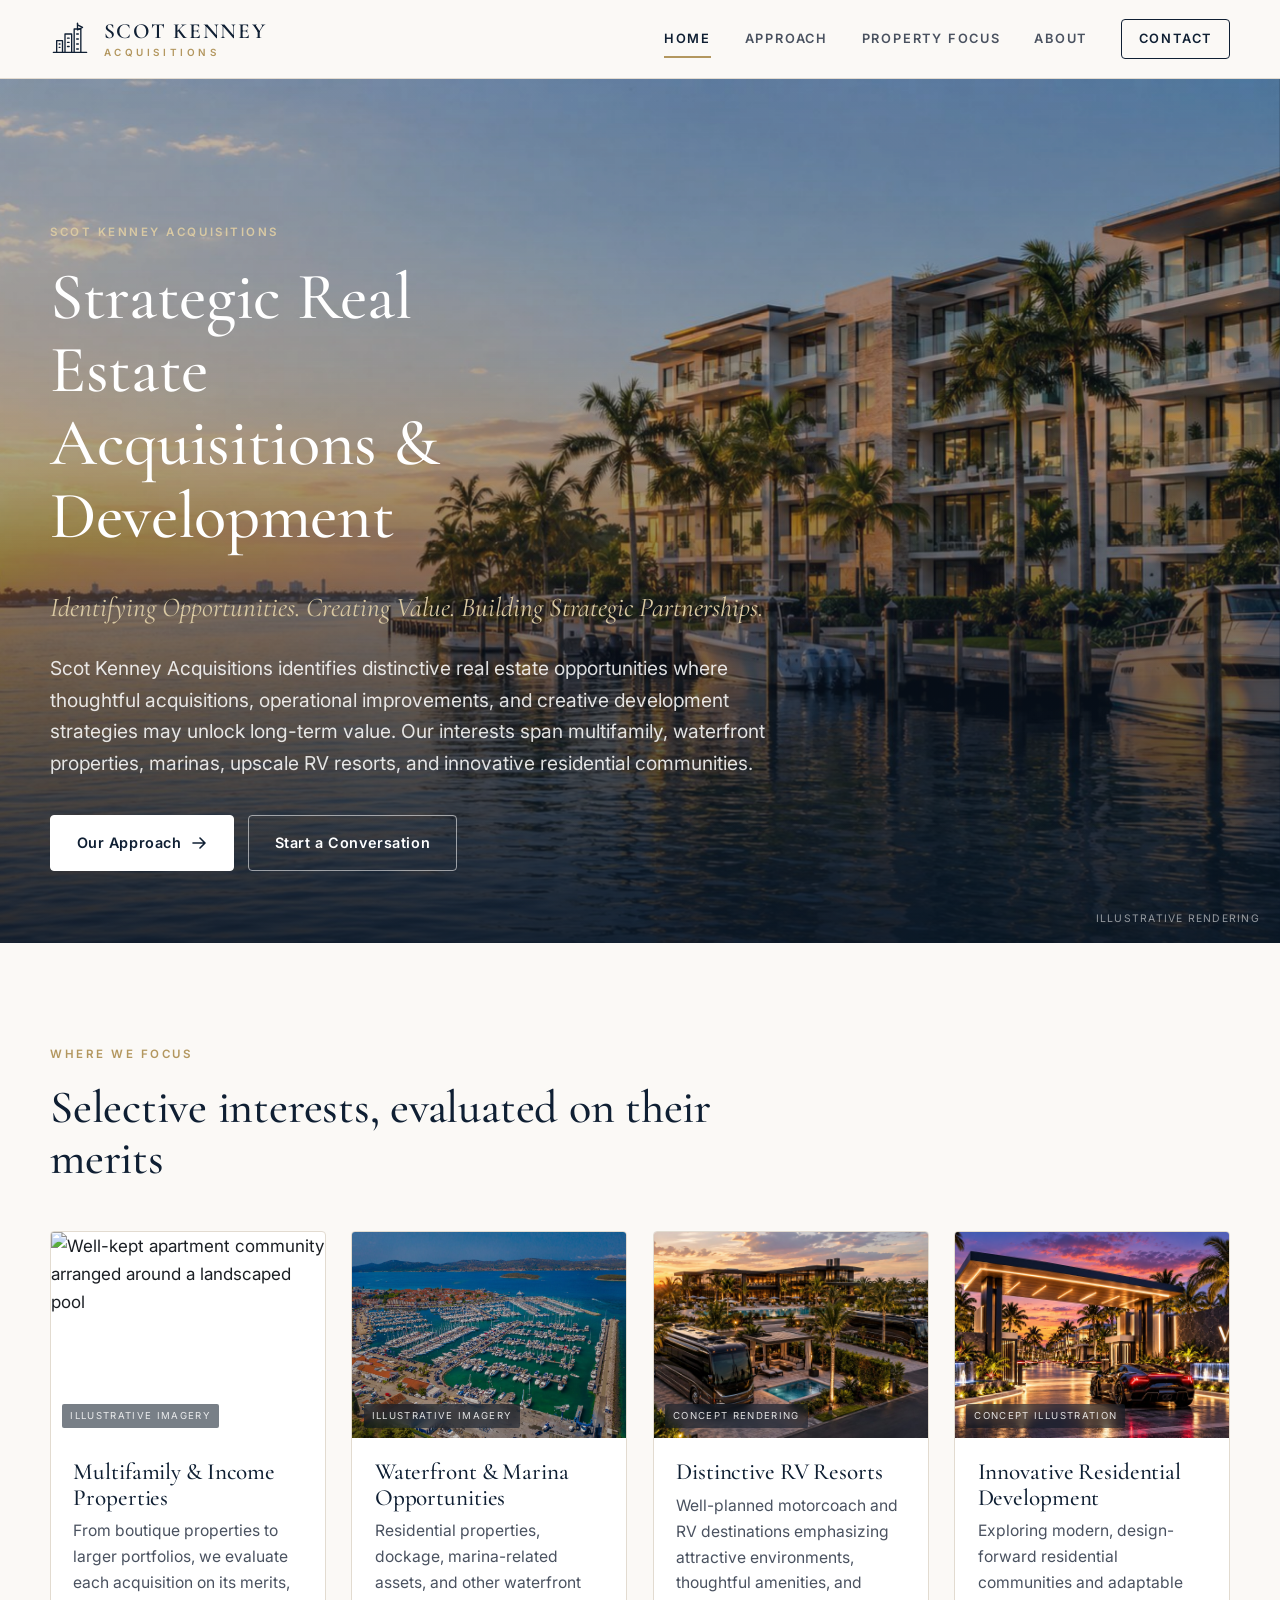
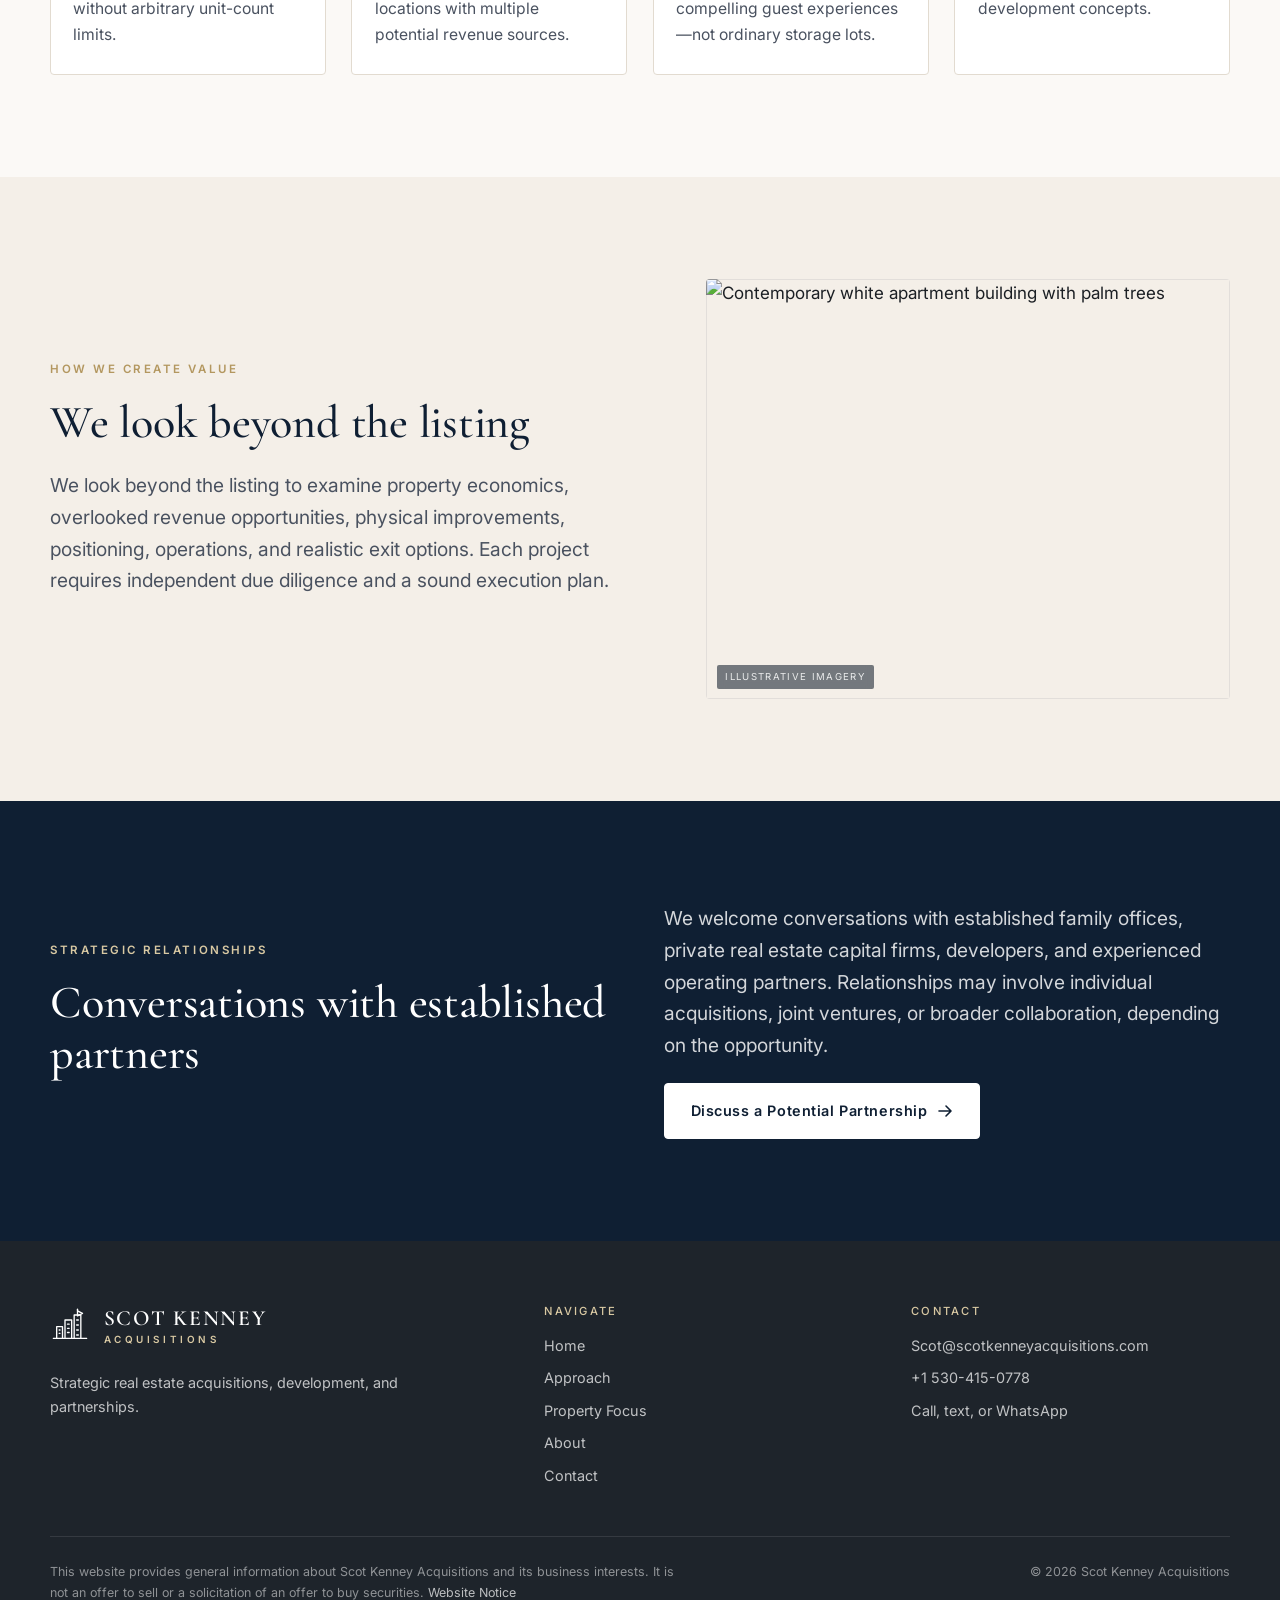
==== commit 7e95ed2c: "Visual refinement per Scot's Oct 12 instructions: AI hero rendering, image source/license list, noti" ====
--- a/index.html
+++ b/index.html
@@ -38,7 +38,7 @@
 <main id="main">
 
 <section class="hero">
-  <div class="hero-media"><img src="https://images.unsplash.com/photo-1791542298987-b2187db72292?auto=format&fit=crop&w=2200&q=72" alt="Contemporary waterfront apartment building with boats at its private dock" fetchpriority="high"></div>
+  <div class="hero-media"><img src="images/hero-waterfront-ai.jpg" alt="Illustrative rendering of a boutique waterfront apartment building with boats at its private dock" fetchpriority="high"></div>
   <div class="wrap">
     <p class="eyebrow">Scot Kenney Acquisitions</p>
     <h1>Strategic Real Estate Acquisitions &amp; Development</h1>
@@ -49,7 +49,7 @@
       <a class="btn btn-ghost" href="contact/">Start a Conversation</a>
     </div>
   </div>
-  <span class="hero-note">Illustrative imagery</span>
+  <span class="hero-note">Illustrative rendering</span>
 </section>
 
 <section class="section">
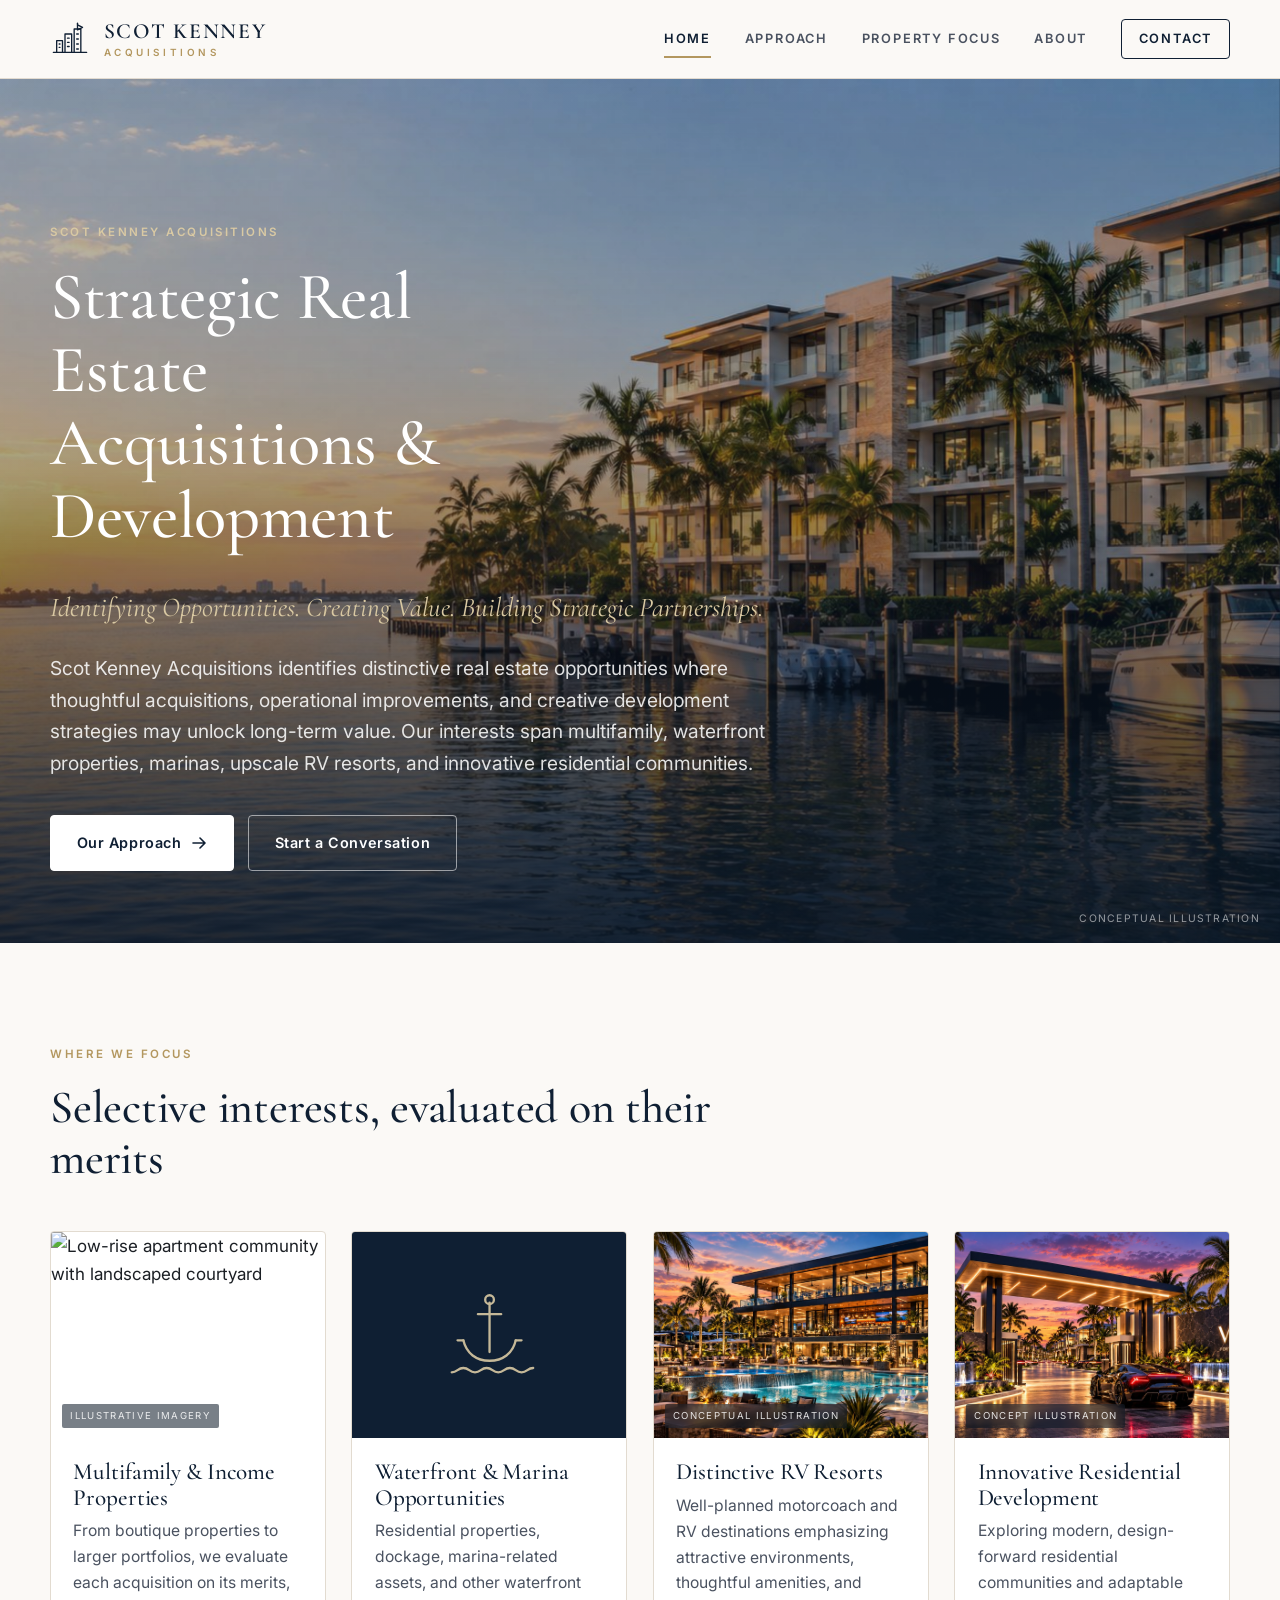
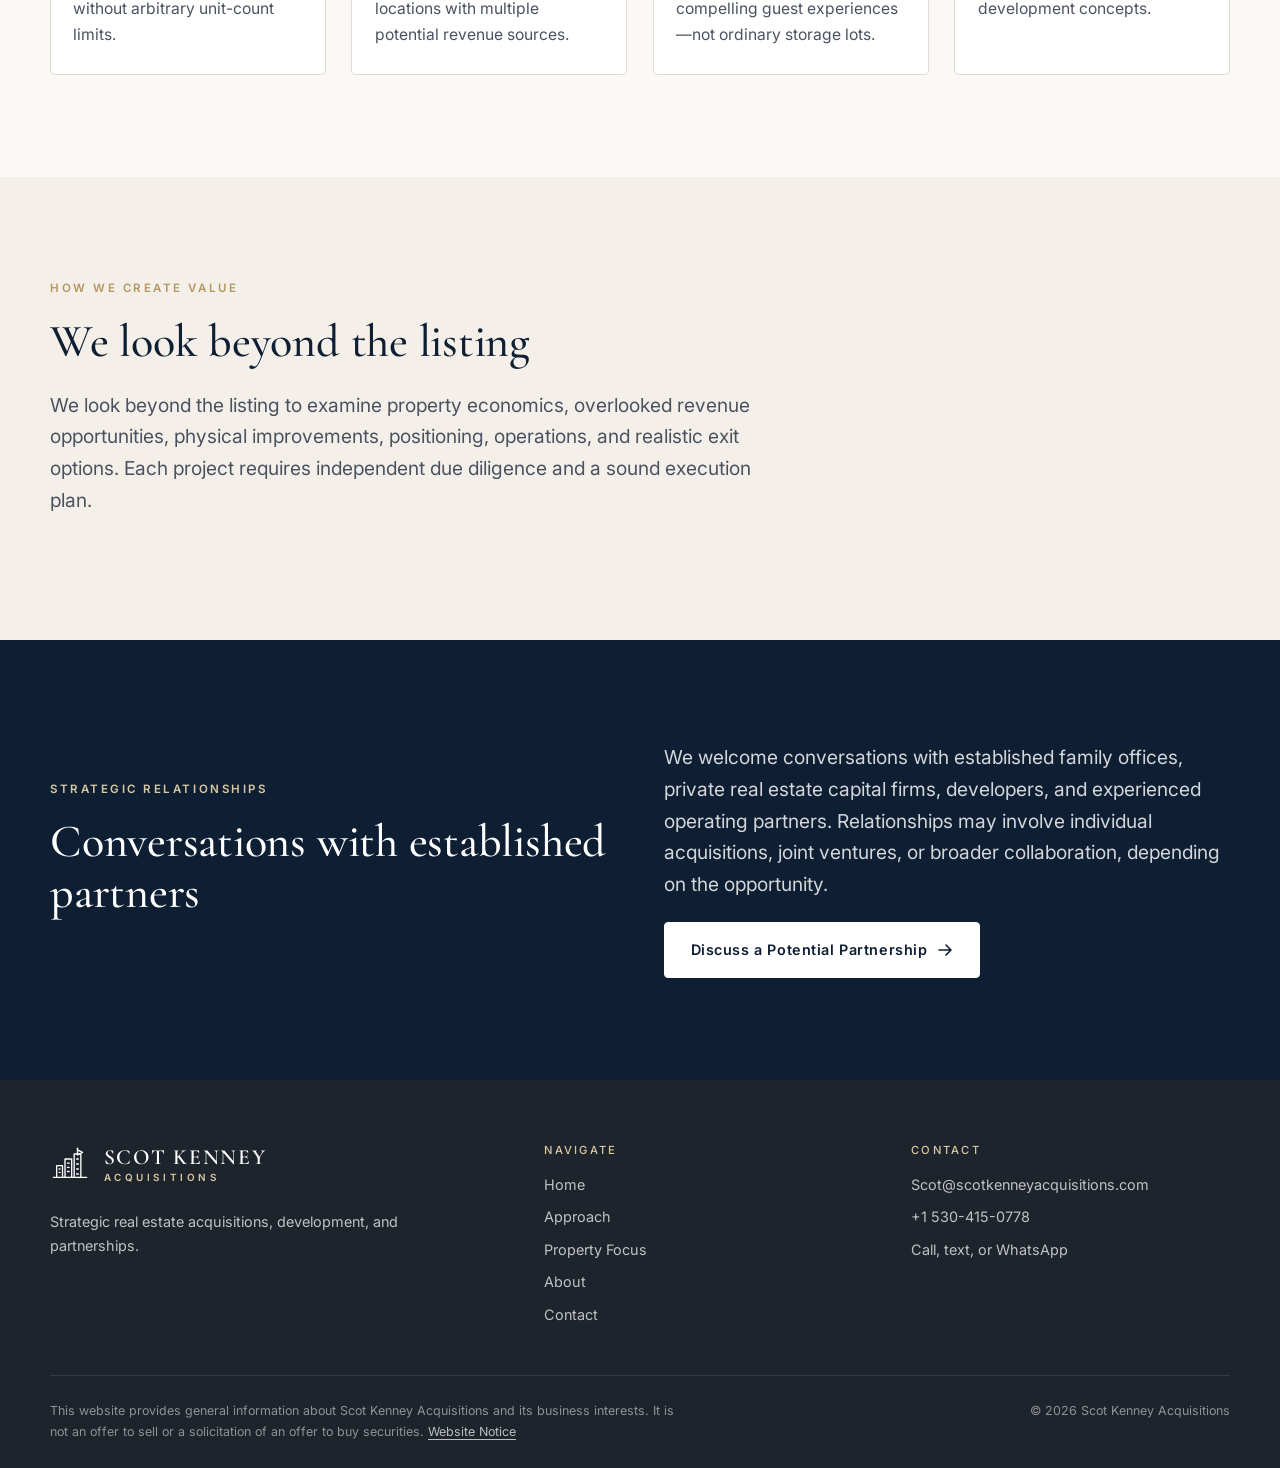
==== commit 0312a464: "Apply Scot's FINAL image instructions (10/12 8:55): fewer images, owner renderings A/B, marina aeria" ====
--- a/index.html
+++ b/index.html
@@ -15,7 +15,7 @@
 <link rel="preconnect" href="https://fonts.googleapis.com">
 <link rel="preconnect" href="https://fonts.gstatic.com" crossorigin>
 <link href="https://fonts.googleapis.com/css2?family=Cormorant+Garamond:ital,wght@0,500;0,600;1,500&family=Inter:wght@400;500;600&display=swap" rel="stylesheet">
-<link rel="stylesheet" href="css/style.css?v=4">
+<link rel="stylesheet" href="css/style.css?v=5">
 </head>
 <body>
 <a class="sr-only" href="#main">Skip to content</a>
@@ -38,7 +38,7 @@
 <main id="main">
 
 <section class="hero">
-  <div class="hero-media"><img src="images/hero-waterfront-ai.jpg" alt="Illustrative rendering of a boutique waterfront apartment building with boats at its private dock" fetchpriority="high"></div>
+  <div class="hero-media"><img src="images/hero-waterfront-ai.jpg" alt="Conceptual illustration of a boutique waterfront apartment building with boats at its private dock" fetchpriority="high"></div>
   <div class="wrap">
     <p class="eyebrow">Scot Kenney Acquisitions</p>
     <h1>Strategic Real Estate Acquisitions &amp; Development</h1>
@@ -49,7 +49,7 @@
       <a class="btn btn-ghost" href="contact/">Start a Conversation</a>
     </div>
   </div>
-  <span class="hero-note">Illustrative rendering</span>
+  <span class="hero-note">Conceptual illustration</span>
 </section>
 
 <section class="section">
@@ -60,15 +60,15 @@
     </div>
     <div class="grid-4">
       <article class="focus-card reveal">
-        <div class="img"><img src="https://images.unsplash.com/photo-1762539744669-cb85948f1675?auto=format&fit=crop&w=1200&q=70" alt="Well-kept apartment community arranged around a landscaped pool" loading="lazy"><span class="img-tag">Illustrative imagery</span></div>
+        <div class="img"><img src="https://images.unsplash.com/photo-1580041065738-e72023775cdc?auto=format&fit=crop&w=1200&q=70" alt="Low-rise apartment community with landscaped courtyard" loading="lazy"><span class="img-tag">Illustrative imagery</span></div>
         <div class="body"><h3>Multifamily &amp; Income Properties</h3><p>From boutique properties to larger portfolios, we evaluate each acquisition on its merits, without arbitrary unit-count limits.</p></div>
       </article>
       <article class="focus-card reveal">
-        <div class="img"><img src="images/marina-aerial.jpg" alt="Aerial view of a marina with boats at the docks" loading="lazy"><span class="img-tag">Illustrative imagery</span></div>
+        <div class="img type" aria-hidden="true"><svg viewBox="0 0 64 64"><g fill="none" stroke="currentColor" stroke-width="1.6" stroke-linecap="round" stroke-linejoin="round"><path d="M32 10v34"/><circle cx="32" cy="8" r="3"/><path d="M24 18h16"/><path d="M14 36c2 9 9 14 18 14s16-5 18-14"/><path d="M10 36l4 0M50 36l4 0"/><path d="M6 58c4 0 4-3 8-3s4 3 8 3 4-3 8-3 4 3 8 3 4-3 8-3 4 3 8 3 4-3 8-3"/></g></svg></div>
         <div class="body"><h3>Waterfront &amp; Marina Opportunities</h3><p>Residential properties, dockage, marina-related assets, and other waterfront locations with multiple potential revenue sources.</p></div>
       </article>
       <article class="focus-card reveal">
-        <div class="img"><img src="images/concept-motorcoach-resort-ai.jpg" alt="Concept rendering of a luxury motorcoach resort with private sites, plunge pools and a black-glass clubhouse" loading="lazy"><span class="img-tag">Concept rendering</span></div>
+        <div class="img"><img src="images/owner-motorcoach-clubhouse-concept.jpg" alt="Conceptual illustration of a luxury motorcoach resort with a three-story black-glass clubhouse and pool" loading="lazy"><span class="img-tag">Conceptual illustration</span></div>
         <div class="body"><h3>Distinctive RV Resorts</h3><p>Well-planned motorcoach and RV destinations emphasizing attractive environments, thoughtful amenities, and compelling guest experiences&mdash;not ordinary storage lots.</p></div>
       </article>
       <article class="focus-card reveal">
@@ -80,13 +80,12 @@
 </section>
 
 <section class="section tint">
-  <div class="wrap split">
-    <div class="reveal">
+  <div class="wrap">
+    <div class="reveal measure">
       <p class="eyebrow">How We Create Value</p>
       <h2>We look beyond the listing</h2>
       <p class="lead">We look beyond the listing to examine property economics, overlooked revenue opportunities, physical improvements, positioning, operations, and realistic exit options. Each project requires independent due diligence and a sound execution plan.</p>
     </div>
-    <div class="split-media reveal"><img src="https://images.unsplash.com/photo-1512915922686-57c11dde9b6b?auto=format&fit=crop&w=1200&q=70" alt="Contemporary white apartment building with palm trees" loading="lazy"><span class="img-tag">Illustrative imagery</span></div>
   </div>
 </section>
 
--- a/css/style.css
+++ b/css/style.css
@@ -291,3 +291,9 @@
   .hero-media img { animation: none; transform: none; }
   html { scroll-behavior: auto; }
 }
+
+/* Final image instructions (Oct 12): typographic card panel, compact captioned feature */
+.focus-card .img.type { display: grid; place-items: center; background: var(--navy); color: var(--brass-soft); }
+.focus-card .img.type svg { width: 34%; height: auto; opacity: .9; }
+.feature { margin: 0; }
+.feature figcaption { margin-top: .8rem; font-size: .88rem; color: var(--ink-soft); }
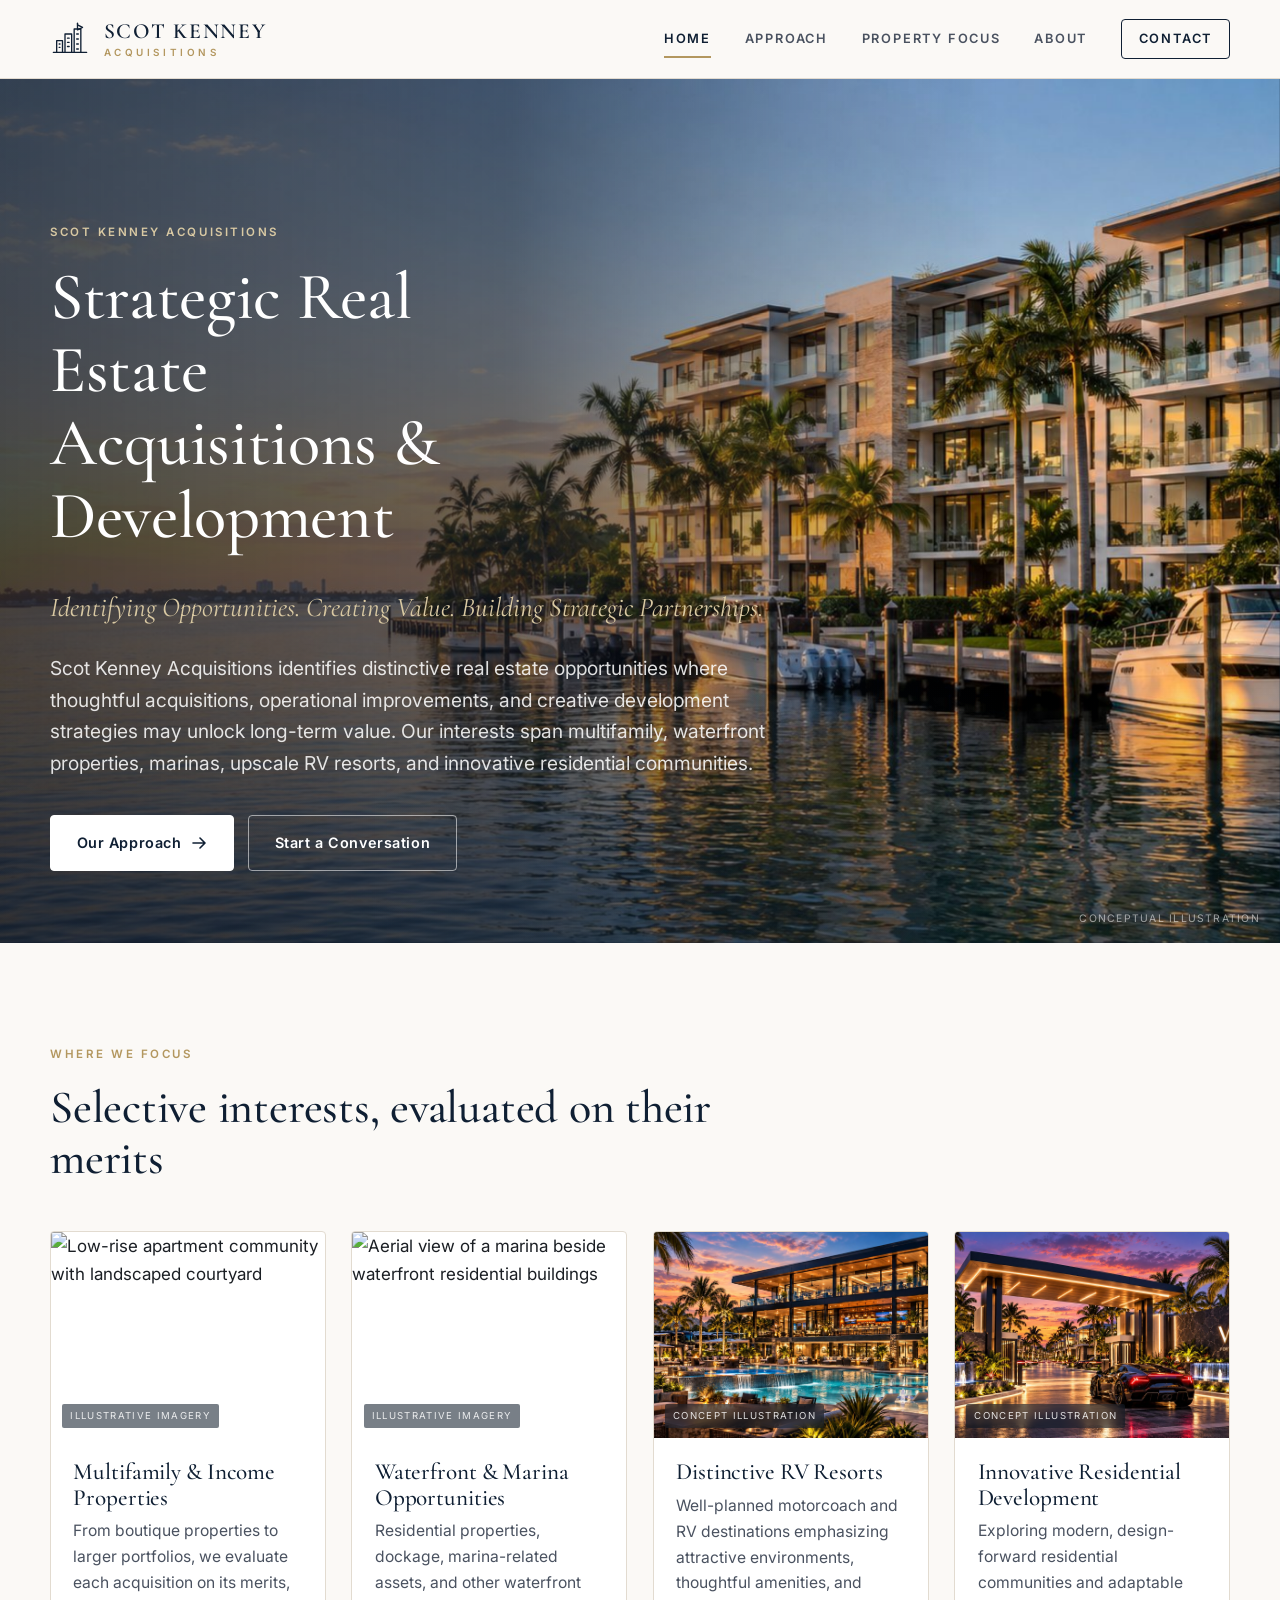
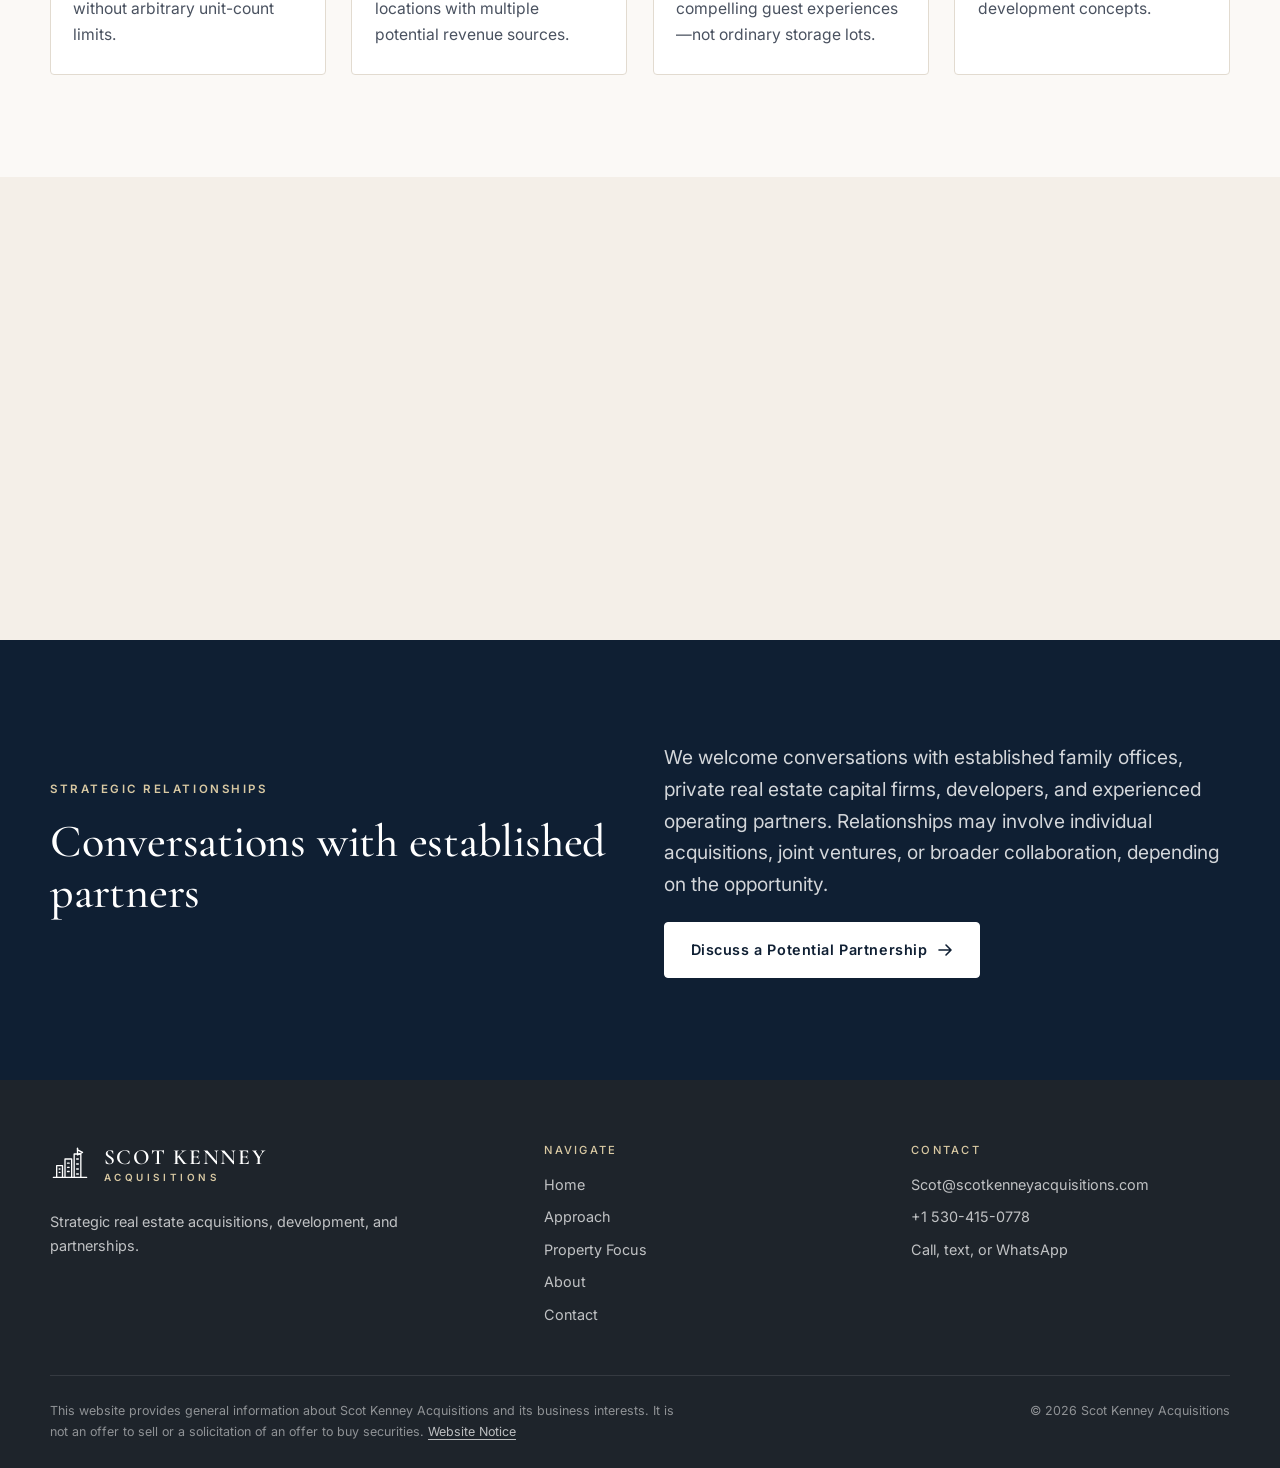
==== commit 6fbaa329: "Scot's scanned corrections (10/12 2:15 PM): brighter Approach marina, PF coach-site image replaces s" ====
--- a/index.html
+++ b/index.html
@@ -15,7 +15,7 @@
 <link rel="preconnect" href="https://fonts.googleapis.com">
 <link rel="preconnect" href="https://fonts.gstatic.com" crossorigin>
 <link href="https://fonts.googleapis.com/css2?family=Cormorant+Garamond:ital,wght@0,500;0,600;1,500&family=Inter:wght@400;500;600&display=swap" rel="stylesheet">
-<link rel="stylesheet" href="css/style.css?v=5">
+<link rel="stylesheet" href="css/style.css?v=6">
 </head>
 <body>
 <a class="sr-only" href="#main">Skip to content</a>
@@ -37,7 +37,7 @@
 </header>
 <main id="main">
 
-<section class="hero">
+<section class="hero hero-left">
   <div class="hero-media"><img src="images/hero-waterfront-ai.jpg" alt="Conceptual illustration of a boutique waterfront apartment building with boats at its private dock" fetchpriority="high"></div>
   <div class="wrap">
     <p class="eyebrow">Scot Kenney Acquisitions</p>
@@ -64,11 +64,11 @@
         <div class="body"><h3>Multifamily &amp; Income Properties</h3><p>From boutique properties to larger portfolios, we evaluate each acquisition on its merits, without arbitrary unit-count limits.</p></div>
       </article>
       <article class="focus-card reveal">
-        <div class="img type" aria-hidden="true"><svg viewBox="0 0 64 64"><g fill="none" stroke="currentColor" stroke-width="1.6" stroke-linecap="round" stroke-linejoin="round"><path d="M32 10v34"/><circle cx="32" cy="8" r="3"/><path d="M24 18h16"/><path d="M14 36c2 9 9 14 18 14s16-5 18-14"/><path d="M10 36l4 0M50 36l4 0"/><path d="M6 58c4 0 4-3 8-3s4 3 8 3 4-3 8-3 4 3 8 3 4-3 8-3 4 3 8 3 4-3 8-3"/></g></svg></div>
+        <div class="img"><img src="https://images.unsplash.com/photo-1730402733045-269e1b446856?auto=format&fit=crop&w=1200&q=70" alt="Aerial view of a marina beside waterfront residential buildings" loading="lazy"><span class="img-tag">Illustrative imagery</span></div>
         <div class="body"><h3>Waterfront &amp; Marina Opportunities</h3><p>Residential properties, dockage, marina-related assets, and other waterfront locations with multiple potential revenue sources.</p></div>
       </article>
       <article class="focus-card reveal">
-        <div class="img"><img src="images/owner-motorcoach-clubhouse-concept.jpg" alt="Conceptual illustration of a luxury motorcoach resort with a three-story black-glass clubhouse and pool" loading="lazy"><span class="img-tag">Conceptual illustration</span></div>
+        <div class="img"><img src="images/owner-motorcoach-clubhouse-concept.jpg" alt="Conceptual illustration of a luxury motorcoach resort with a three-story black-glass clubhouse and pool" loading="lazy"><span class="img-tag">Concept illustration</span></div>
         <div class="body"><h3>Distinctive RV Resorts</h3><p>Well-planned motorcoach and RV destinations emphasizing attractive environments, thoughtful amenities, and compelling guest experiences&mdash;not ordinary storage lots.</p></div>
       </article>
       <article class="focus-card reveal">
--- a/css/style.css
+++ b/css/style.css
@@ -297,3 +297,12 @@
 .focus-card .img.type svg { width: 34%; height: auto; opacity: .9; }
 .feature { margin: 0; }
 .feature figcaption { margin-top: .8rem; font-size: .88rem; color: var(--ink-soft); }
+
+/* Scan corrections (Oct 12, 2:15 PM) */
+/* Home hero: restrained left-side shadow only, image stays bright */
+.hero.hero-left::after { background: linear-gradient(90deg, rgba(10,22,38,.75) 0%, rgba(10,22,38,.58) 40%, rgba(10,22,38,.2) 62%, rgba(10,22,38,0) 78%), linear-gradient(0deg, rgba(10,22,38,.35) 0%, rgba(10,22,38,0) 30%); }
+@media (max-width: 860px) { .hero.hero-left::after { background: linear-gradient(180deg, rgba(10,22,38,.25) 0%, rgba(10,22,38,.55) 40%, rgba(10,22,38,.78) 100%); } }
+/* Approach: bright marina, localized gradient behind the headline */
+.page-head.bright .hero-media img { filter: brightness(1.12) contrast(1.08) saturate(1.12); }
+.page-head.bright::after { background: linear-gradient(90deg, rgba(10,22,38,.62) 0%, rgba(10,22,38,.28) 40%, rgba(10,22,38,0) 68%), linear-gradient(0deg, rgba(10,22,38,.35) 0%, rgba(10,22,38,0) 45%); }
+@media (max-width: 860px) { .page-head.bright::after { background: linear-gradient(0deg, rgba(10,22,38,.7) 0%, rgba(10,22,38,.3) 55%, rgba(10,22,38,.1) 100%); } }
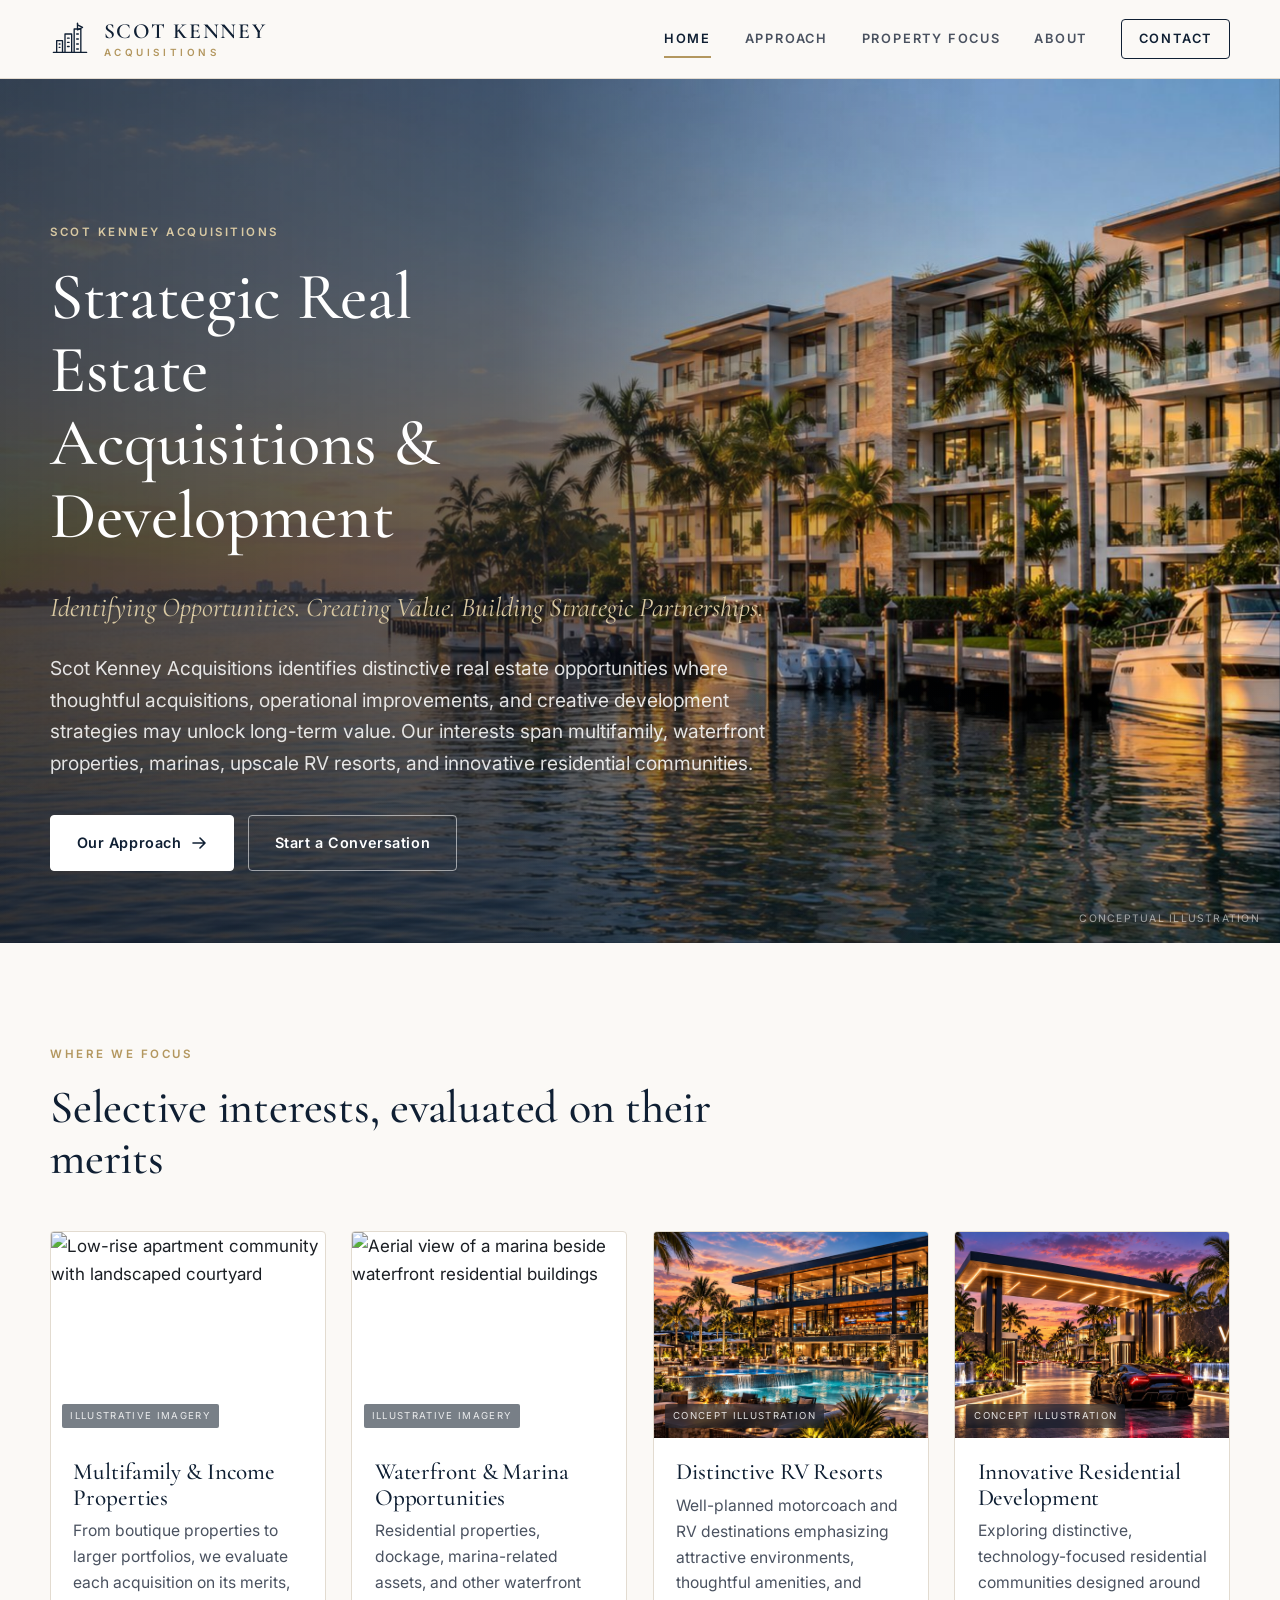
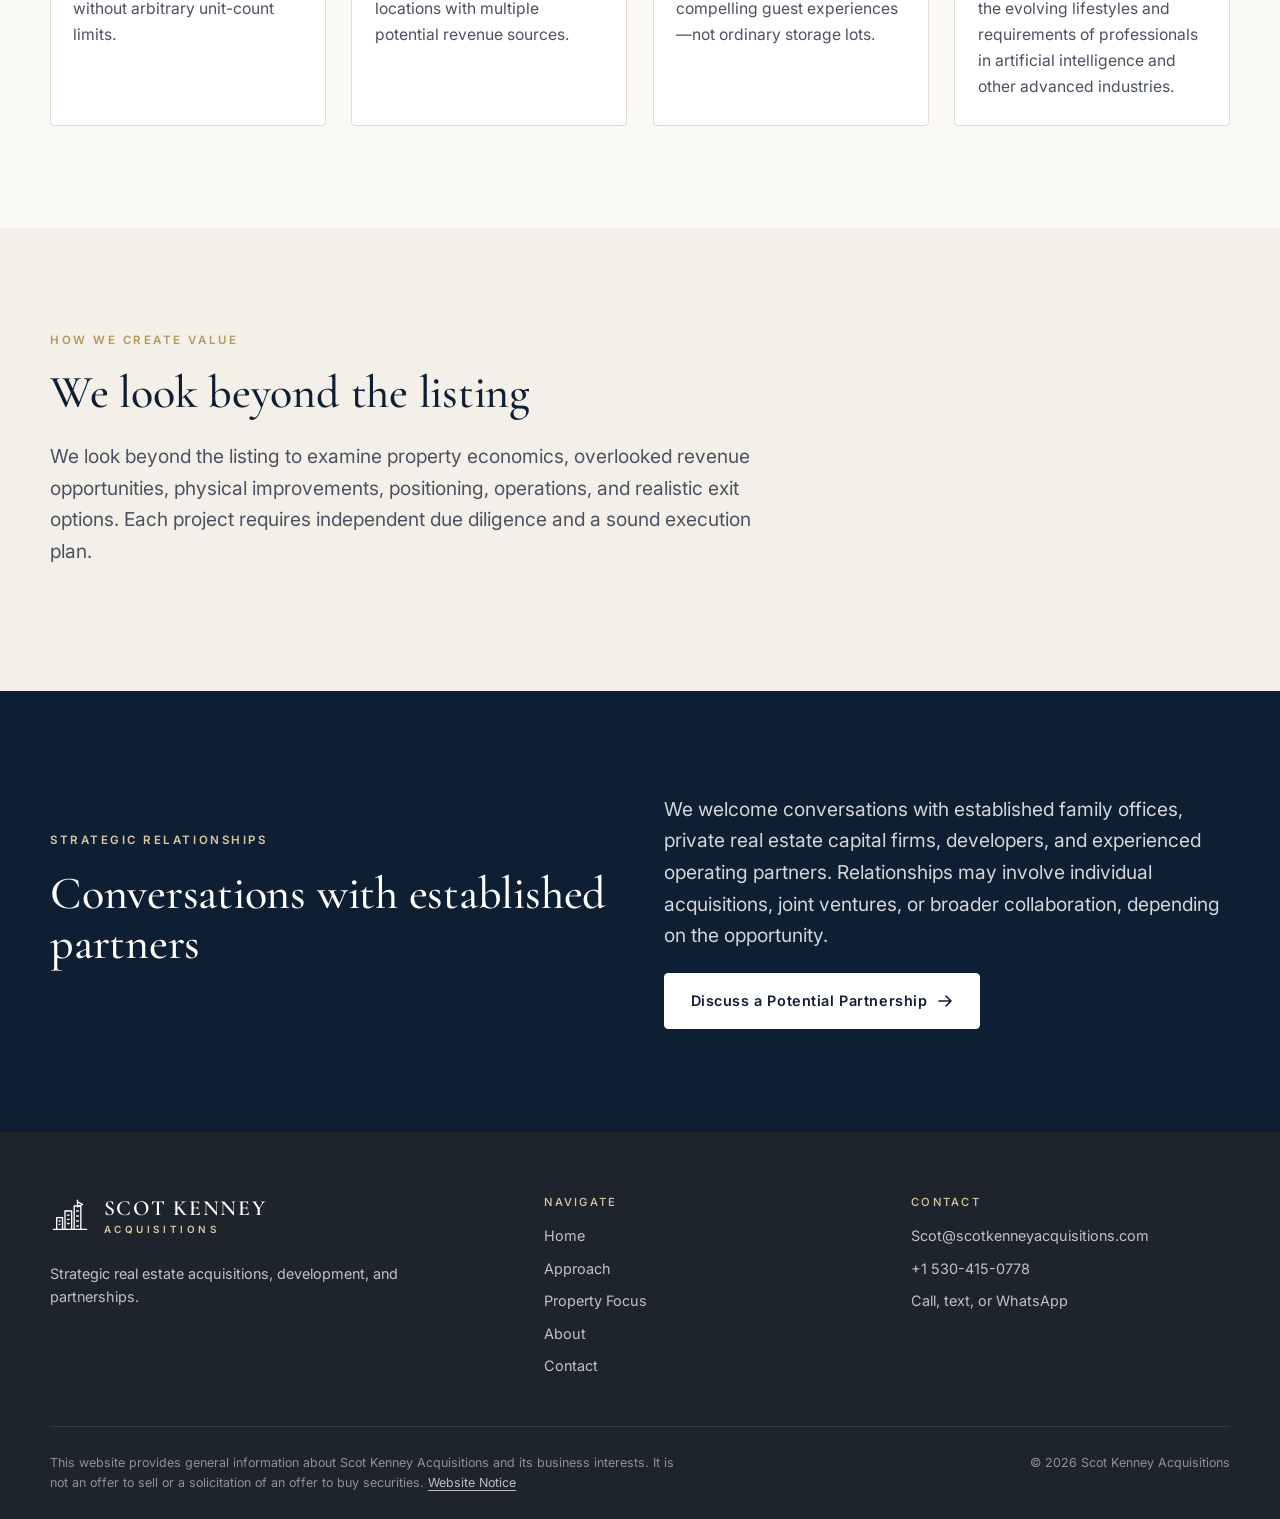
==== commit 7cb608ba: "Scot's two final changes (10/12 5:51 PM): new Innovative Residential card wording; compact founder s" ====
--- a/index.html
+++ b/index.html
@@ -73,7 +73,7 @@
       </article>
       <article class="focus-card reveal">
         <div class="img"><img src="images/concept-community-entrance.jpg" alt="Concept illustration of the residential community entrance" loading="lazy"><span class="img-tag">Concept illustration</span></div>
-        <div class="body"><h3>Innovative Residential Development</h3><p>Exploring modern, design-forward residential communities and adaptable development concepts.</p></div>
+        <div class="body"><h3>Innovative Residential Development</h3><p>Exploring distinctive, technology-focused residential communities designed around the evolving lifestyles and requirements of professionals in artificial intelligence and other advanced industries.</p></div>
       </article>
     </div>
   </div>
